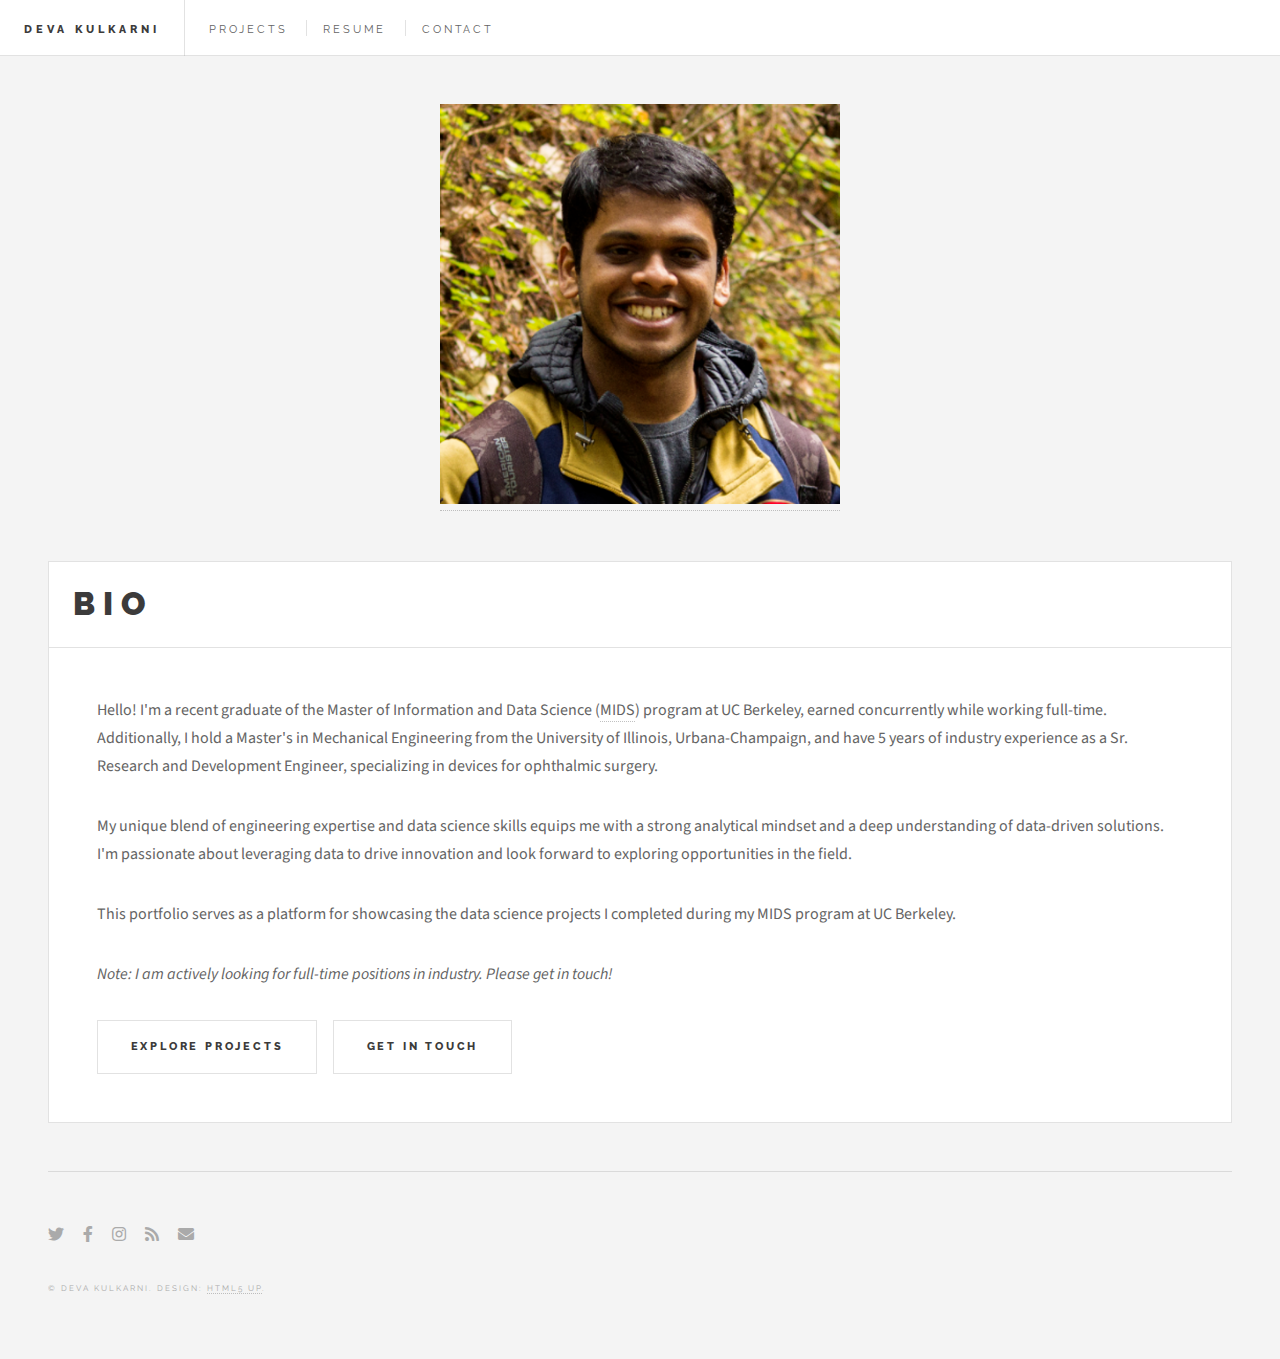
==== index.html @ 77acfd3a "removed download from resume hyperlink" ====
<!DOCTYPE HTML>
<!--
	Future Imperfect by HTML5 UP
	html5up.net | @ajlkn
	Free for personal and commercial use under the CCA 3.0 license (html5up.net/license)
-->
<html>
	<head>
		<title>Deva Kulkarni</title>
		<meta charset="utf-8" />
		<meta name="viewport" content="width=device-width, initial-scale=1, user-scalable=no" />
		<link rel="stylesheet" href="assets/css/main.css" />
		<link rel="icon" type="image/x-icon" href="/images/favicon-32x32.png">
		<meta http-equiv='cache-control' content='no-cache'> 
		<meta http-equiv='expires' content='0'> 
		<meta http-equiv='pragma' content='no-cache'>
	</head>
	<body class="is-preload">

		<!-- Wrapper -->
			<div id="wrapper">

				<!-- Header -->
					<header id="header">
						<h1><a href="index.html">Deva Kulkarni</a></h1>
						<nav class="links">
							<ul>
								<li><a href="projects.html">Projects</a></li>
								<li><a href="https://drkulkarni236.github.io/Resume/Deva_Kulkarni.pdf">Resume</a></li>
								<li><a href="contact.html">Contact</a></li>
							</ul>
						</nav>
						<!-- <nav class="main">
							<ul>
								<li class="search">
									<a class="fa-search" href="#search">Search</a>
									<form id="search" method="get" action="#">
										<input type="text" name="query" placeholder="Search" />
									</form>
								</li>
								<li class="menu">
									<a class="fa-bars" href="#menu">Menu</a>
								</li>
							</ul>
						</nav> -->
					</header>

				

				<!-- Main -->
					<div id="main">

						<!-- <section class="blurb">
								<h1>BIO</h1>
								<p>Hello! I'm a recent graduate of the Master of Information and Data Science (<a href="https://ischoolonline.berkeley.edu/data-science/">MIDS</a>) program at UC Berkeley, earned concurrently while working full-time. Additionally, I hold a Master's in Mechanical Engineering from the University of Illinois, Urbana-Champaign, and have 5 years of industry experience as a Sr. Research and Development Engineer, specializing in devices for ophthalmic surgery.</p>
									
								<p>My unique blend of engineering expertise and data science skills equips me with a strong analytical mindset and a deep understanding of data-driven solutions. I'm passionate about leveraging data to drive innovation and look forward to exploring opportunities in the field.									
								</p>

								<p>This portfolio serves as a platform for showcasing the data science projects I completed during my MIDS program at UC Berkeley. 								
								</p>

								<p><i>Note: I am actively looking for full-time positions in industry. Please get in touch!	</i>								
								</p>
								<ul class="actions">
									<li><a href="#" class="button">Learn More</a></li>
								</ul>
							</section> -->

						<!-- Post -->
							<article class="post">
								<header>
									<div class="title">
										<h2>BIO</h2>										
									</div>									
								</header>								
								<p>Hello! I'm a recent graduate of the Master of Information and Data Science (<a href="https://ischoolonline.berkeley.edu/data-science/">MIDS</a>) program at UC Berkeley, earned concurrently while working full-time. Additionally, I hold a Master's in Mechanical Engineering from the University of Illinois, Urbana-Champaign, and have 5 years of industry experience as a Sr. Research and Development Engineer, specializing in devices for ophthalmic surgery.</p>
									
								<p>My unique blend of engineering expertise and data science skills equips me with a strong analytical mindset and a deep understanding of data-driven solutions. I'm passionate about leveraging data to drive innovation and look forward to exploring opportunities in the field.									
								</p>

								<p>This portfolio serves as a platform for showcasing the data science projects I completed during my MIDS program at UC Berkeley. 								
								</p>

								<p><i>Note: I am actively looking for full-time positions in industry. Please get in touch!	</i>								
								</p>
								<footer>
									<ul class="actions">
										<li><a href="projects.html" class="button large">Explore Projects</a></li>
										<li><a href="contact.html" class="button large">Get in Touch</a></li>
									</ul>

								</footer>
							</article>

						

					</div>

				<!-- Sidebar -->
					<section id="sidebar">

						<!-- Intro -->
							<section id="intro">
								<a href="#"><img src="images/Deva.png" alt="" style="width:100%;max-width:400px"/></a>
																	
															 
							</section>

						<!-- Mini Posts -->
							<!-- <section>
								<div class="mini-posts"> -->

									<!-- Mini Post -->
										<!-- <article class="mini-post">
											<header>
												<h3><a href="single.html">Vitae sed condimentum</a></h3>
												<time class="published" datetime="2015-10-20">October 20, 2015</time>
												<a href="#" class="author"><img src="images/avatar.jpg" alt="" /></a>
											</header>
											<a href="single.html" class="image"><img src="images/pic04.jpg" alt="" /></a>
										</article> -->


								<!-- </div>
							</section> -->

						<!-- Posts List -->
							<!-- <section>
								<ul class="posts">
									<li>
										<article>
											<header>
												<h3><a href="single.html">Lorem ipsum fermentum ut nisl vitae</a></h3>
												<time class="published" datetime="2015-10-20">October 20, 2015</time>
											</header>
											<a href="single.html" class="image"><img src="images/pic08.jpg" alt="" /></a>
										</article>
									</li>
									<li>
										<article>
											<header>
												<h3><a href="single.html">Convallis maximus nisl mattis nunc id lorem</a></h3>
												<time class="published" datetime="2015-10-15">October 15, 2015</time>
											</header>
											<a href="single.html" class="image"><img src="images/pic09.jpg" alt="" /></a>
										</article>
									</li>
									<li>
										<article>
											<header>
												<h3><a href="single.html">Euismod amet placerat vivamus porttitor</a></h3>
												<time class="published" datetime="2015-10-10">October 10, 2015</time>
											</header>
											<a href="single.html" class="image"><img src="images/pic10.jpg" alt="" /></a>
										</article>
									</li>
									<li>
										<article>
											<header>
												<h3><a href="single.html">Magna enim accumsan tortor cursus ultricies</a></h3>
												<time class="published" datetime="2015-10-08">October 8, 2015</time>
											</header>
											<a href="single.html" class="image"><img src="images/pic11.jpg" alt="" /></a>
										</article>
									</li>
									<li>
										<article>
											<header>
												<h3><a href="single.html">Congue ullam corper lorem ipsum dolor</a></h3>
												<time class="published" datetime="2015-10-06">October 7, 2015</time>
											</header>
											<a href="single.html" class="image"><img src="images/pic12.jpg" alt="" /></a>
										</article>
									</li>
								</ul>
							</section> -->

						<!-- About -->
							<!-- <section class="blurb">
								<h1>BIO</h1>
								<p>
									<ul>
										<li>I'm a recent graduate of the Master of Information and Data Science (<a href="https://ischoolonline.berkeley.edu/data-science/">MIDS</a>) program at UC Berkeley, earned while working full-time in industry.</li> 
										<li>Additionally, I hold a Master's in Mechanical Engineering from the University of Illinois, Urbana-Champaign, and have 5 years of industry experience as a Sr. Research and Development Engineer, specializing in devices for ophthalmic surgery.</li> 
										<li>My unique blend of engineering expertise and data science skills equips me with a strong analytical mindset and a deep understanding of data-driven solutions. I'm passionate about leveraging data to drive innovation and look forward to exploring opportunities in the field.</li>
									</ul>
								</p> -->
								<!-- <ul class="actions">
									<li><a href="#" class="button">Learn More</a></li>
								</ul> -->
							<!-- </section> -->

						<!-- Footer -->
							<section id="footer">
								<ul class="icons">
									<li><a href="#" class="icon brands fa-twitter"><span class="label">Twitter</span></a></li>
									<li><a href="#" class="icon brands fa-facebook-f"><span class="label">Facebook</span></a></li>
									<li><a href="#" class="icon brands fa-instagram"><span class="label">Instagram</span></a></li>
									<li><a href="#" class="icon solid fa-rss"><span class="label">RSS</span></a></li>
									<li><a href="#" class="icon solid fa-envelope"><span class="label">Email</span></a></li>
								</ul>
								<p class="copyright">&copy; Deva Kulkarni. Design: <a href="http://html5up.net">HTML5 UP</a>.</p>
							</section>

					</section>

			</div>

		<!-- Scripts -->
			<script src="assets/js/jquery.min.js"></script>
			<script src="assets/js/browser.min.js"></script>
			<script src="assets/js/breakpoints.min.js"></script>
			<script src="assets/js/util.js"></script>
			<script src="assets/js/main.js"></script>

	</body>
</html>
---- assets/css/main.css ----
@import url(fontawesome-all.min.css);
@import url("https://fonts.googleapis.com/css?family=Source+Sans+Pro:400,700|Raleway:400,800,900");

/*
	Future Imperfect by HTML5 UP
	html5up.net | @ajlkn
	Free for personal and commercial use under the CCA 3.0 license (html5up.net/license)
*/

html, body, div, span, applet, object,
iframe, h1, h2, h3, h4, h5, h6, p, blockquote,
pre, a, abbr, acronym, address, big, cite,
code, del, dfn, em, img, ins, kbd, q, s, samp,
small, strike, strong, sub, sup, tt, var, b,
u, i, center, dl, dt, dd, ol, ul, li, fieldset,
form, label, legend, table, caption, tbody,
tfoot, thead, tr, th, td, article, aside,
canvas, details, embed, figure, figcaption,
footer, header, hgroup, menu, nav, output, ruby,
section, summary, time, mark, audio, video {
	margin: 0;
	padding: 0;
	border: 0;
	font-size: 100%;
	font: inherit;
	vertical-align: baseline;}

article, aside, details, figcaption, figure,
footer, header, hgroup, menu, nav, section {
	display: block;}

body {
	line-height: 1;
}

ol, ul {
	list-style: none;
}

blockquote, q {
	quotes: none;
}

	blockquote:before, blockquote:after, q:before, q:after {
		content: '';
		content: none;
	}

table {
	border-collapse: collapse;
	border-spacing: 0;
}

body {
	-webkit-text-size-adjust: none;
}

mark {
	background-color: transparent;
	color: inherit;
}

input::-moz-focus-inner {
	border: 0;
	padding: 0;
}

input, select, textarea {
	-moz-appearance: none;
	-webkit-appearance: none;
	-ms-appearance: none;
	appearance: none;
}

/* Basic */

	@-ms-viewport {
		width: device-width;
	}

	body {
		-ms-overflow-style: scrollbar;
	}

	@media screen and (max-width: 480px) {

		html, body {
			min-width: 320px;
		}

	}

	html {
		box-sizing: border-box;
	}

	*, *:before, *:after {
		box-sizing: inherit;
	}

	body {
		background: #f4f4f4;
	}

		body.is-preload *, body.is-preload *:before, body.is-preload *:after {
			-moz-animation: none !important;
			-webkit-animation: none !important;
			-ms-animation: none !important;
			animation: none !important;
			-moz-transition: none !important;
			-webkit-transition: none !important;
			-ms-transition: none !important;
			transition: none !important;
		}

/* Type */

	body, input, select, textarea {
		color: #646464;
		font-family: "Source Sans Pro", Helvetica, sans-serif;
		font-size: 14pt;
		font-weight: 400;
		line-height: 1.75;
	}

		@media screen and (max-width: 1680px) {

			body, input, select, textarea {
				font-size: 12pt;
			}

		}

		@media screen and (max-width: 1280px) {

			body, input, select, textarea {
				font-size: 12pt;
			}

		}

		@media screen and (max-width: 980px) {

			body, input, select, textarea {
				font-size: 12pt;
			}

		}

		@media screen and (max-width: 736px) {

			body, input, select, textarea {
				font-size: 12pt;
			}

		}

		@media screen and (max-width: 480px) {

			body, input, select, textarea {
				font-size: 12pt;
			}

		}

	a {
		-moz-transition: color 0.2s ease, border-bottom-color 0.2s ease;
		-webkit-transition: color 0.2s ease, border-bottom-color 0.2s ease;
		-ms-transition: color 0.2s ease, border-bottom-color 0.2s ease;
		transition: color 0.2s ease, border-bottom-color 0.2s ease;
		border-bottom: dotted 1px rgba(160, 160, 160, 0.65);
		color: inherit;
		text-decoration: none;
	}

		a:before {
			-moz-transition: color 0.2s ease;
			-webkit-transition: color 0.2s ease;
			-ms-transition: color 0.2s ease;
			transition: color 0.2s ease;
		}

		a:hover {
			border-bottom-color: transparent;
			color: #2ebaae !important;
		}

			a:hover:before {
				color: #2ebaae !important;
			}

	strong, b {
		color: #3c3b3b;
		font-weight: 700;
	}

	em, i {
		font-style: italic;
	}

	p {
		margin: 0 0 2em 0;
	}

	h1, h2, h3, h4, h5, h6 {
		color: #3c3b3b;
		font-family: "Raleway", Helvetica, sans-serif;
		font-weight: 800;
		letter-spacing: 0.25em;
		line-height: 1.65;
		margin: 0 0 1em 0;
		text-transform: uppercase;
	}

		h1 a, h2 a, h3 a, h4 a, h5 a, h6 a {
			color: inherit;
			border-bottom: 0;
		}

	h2 {
		font-size: 1.1em;
	}

	h3 {
		font-size: 0.9em;
	}

	h4 {
		font-size: 0.7em;
	}

	h5 {
		font-size: 0.7em;
	}

	h6 {
		font-size: 0.7em;
	}

	sub {
		font-size: 0.8em;
		position: relative;
		top: 0.5em;
	}

	sup {
		font-size: 0.8em;
		position: relative;
		top: -0.5em;
	}

	blockquote {
		border-left: solid 4px rgba(160, 160, 160, 0.3);
		font-style: italic;
		margin: 0 0 2em 0;
		padding: 0.5em 0 0.5em 2em;
	}

	code {
		background: rgba(160, 160, 160, 0.075);
		border: solid 1px rgba(160, 160, 160, 0.3);
		font-family: "Courier New", monospace;
		font-size: 0.9em;
		margin: 0 0.25em;
		padding: 0.25em 0.65em;
	}

	pre {
		-webkit-overflow-scrolling: touch;
		font-family: "Courier New", monospace;
		font-size: 0.9em;
		margin: 0 0 2em 0;
	}

		pre code {
			display: block;
			line-height: 1.75em;
			padding: 1em 1.5em;
			overflow-x: auto;
		}

	hr {
		border: 0;
		border-bottom: solid 1px rgba(160, 160, 160, 0.3);
		margin: 2em 0;
	}

		hr.major {
			margin: 3em 0;
		}

	.align-left {
		text-align: left;
	}

	.align-center {
		text-align: center;
	}

	.align-right {
		text-align: right;
	}

/* Row */

	.row {
		display: flex;
		flex-wrap: wrap;
		box-sizing: border-box;
		align-items: stretch;
	}

		.row > * {
			box-sizing: border-box;
		}

		.row.gtr-uniform > * > :last-child {
			margin-bottom: 0;
		}

		.row.aln-left {
			justify-content: flex-start;
		}

		.row.aln-center {
			justify-content: center;
		}

		.row.aln-right {
			justify-content: flex-end;
		}

		.row.aln-top {
			align-items: flex-start;
		}

		.row.aln-middle {
			align-items: center;
		}

		.row.aln-bottom {
			align-items: flex-end;
		}

		.row > .imp {
			order: -1;
		}

		.row > .col-1 {
			width: 8.33333%;
		}

		.row > .off-1 {
			margin-left: 8.33333%;
		}

		.row > .col-2 {
			width: 16.66667%;
		}

		.row > .off-2 {
			margin-left: 16.66667%;
		}

		.row > .col-3 {
			width: 25%;
		}

		.row > .off-3 {
			margin-left: 25%;
		}

		.row > .col-4 {
			width: 33.33333%;
		}

		.row > .off-4 {
			margin-left: 33.33333%;
		}

		.row > .col-5 {
			width: 41.66667%;
		}

		.row > .off-5 {
			margin-left: 41.66667%;
		}

		.row > .col-6 {
			width: 50%;
		}

		.row > .off-6 {
			margin-left: 50%;
		}

		.row > .col-7 {
			width: 58.33333%;
		}

		.row > .off-7 {
			margin-left: 58.33333%;
		}

		.row > .col-8 {
			width: 66.66667%;
		}

		.row > .off-8 {
			margin-left: 66.66667%;
		}

		.row > .col-9 {
			width: 75%;
		}

		.row > .off-9 {
			margin-left: 75%;
		}

		.row > .col-10 {
			width: 83.33333%;
		}

		.row > .off-10 {
			margin-left: 83.33333%;
		}

		.row > .col-11 {
			width: 91.66667%;
		}

		.row > .off-11 {
			margin-left: 91.66667%;
		}

		.row > .col-12 {
			width: 100%;
		}

		.row > .off-12 {
			margin-left: 100%;
		}

		.row.gtr-0 {
			margin-top: 0;
			margin-left: 0em;
		}

			.row.gtr-0 > * {
				padding: 0 0 0 0em;
			}

			.row.gtr-0.gtr-uniform {
				margin-top: 0em;
			}

				.row.gtr-0.gtr-uniform > * {
					padding-top: 0em;
				}

		.row.gtr-25 {
			margin-top: 0;
			margin-left: -0.25em;
		}

			.row.gtr-25 > * {
				padding: 0 0 0 0.25em;
			}

			.row.gtr-25.gtr-uniform {
				margin-top: -0.25em;
			}

				.row.gtr-25.gtr-uniform > * {
					padding-top: 0.25em;
				}

		.row.gtr-50 {
			margin-top: 0;
			margin-left: -0.5em;
		}

			.row.gtr-50 > * {
				padding: 0 0 0 0.5em;
			}

			.row.gtr-50.gtr-uniform {
				margin-top: -0.5em;
			}

				.row.gtr-50.gtr-uniform > * {
					padding-top: 0.5em;
				}

		.row {
			margin-top: 0;
			margin-left: -1em;
		}

			.row > * {
				padding: 0 0 0 1em;
			}

			.row.gtr-uniform {
				margin-top: -1em;
			}

				.row.gtr-uniform > * {
					padding-top: 1em;
				}

		.row.gtr-150 {
			margin-top: 0;
			margin-left: -1.5em;
		}

			.row.gtr-150 > * {
				padding: 0 0 0 1.5em;
			}

			.row.gtr-150.gtr-uniform {
				margin-top: -1.5em;
			}

				.row.gtr-150.gtr-uniform > * {
					padding-top: 1.5em;
				}

		.row.gtr-200 {
			margin-top: 0;
			margin-left: -2em;
		}

			.row.gtr-200 > * {
				padding: 0 0 0 2em;
			}

			.row.gtr-200.gtr-uniform {
				margin-top: -2em;
			}

				.row.gtr-200.gtr-uniform > * {
					padding-top: 2em;
				}

		@media screen and (max-width: 1680px) {

			.row {
				display: flex;
				flex-wrap: wrap;
				box-sizing: border-box;
				align-items: stretch;
			}

				.row > * {
					box-sizing: border-box;
				}

				.row.gtr-uniform > * > :last-child {
					margin-bottom: 0;
				}

				.row.aln-left {
					justify-content: flex-start;
				}

				.row.aln-center {
					justify-content: center;
				}

				.row.aln-right {
					justify-content: flex-end;
				}

				.row.aln-top {
					align-items: flex-start;
				}

				.row.aln-middle {
					align-items: center;
				}

				.row.aln-bottom {
					align-items: flex-end;
				}

				.row > .imp-xlarge {
					order: -1;
				}

				.row > .col-1-xlarge {
					width: 8.33333%;
				}

				.row > .off-1-xlarge {
					margin-left: 8.33333%;
				}

				.row > .col-2-xlarge {
					width: 16.66667%;
				}

				.row > .off-2-xlarge {
					margin-left: 16.66667%;
				}

				.row > .col-3-xlarge {
					width: 25%;
				}

				.row > .off-3-xlarge {
					margin-left: 25%;
				}

				.row > .col-4-xlarge {
					width: 33.33333%;
				}

				.row > .off-4-xlarge {
					margin-left: 33.33333%;
				}

				.row > .col-5-xlarge {
					width: 41.66667%;
				}

				.row > .off-5-xlarge {
					margin-left: 41.66667%;
				}

				.row > .col-6-xlarge {
					width: 50%;
				}

				.row > .off-6-xlarge {
					margin-left: 50%;
				}

				.row > .col-7-xlarge {
					width: 58.33333%;
				}

				.row > .off-7-xlarge {
					margin-left: 58.33333%;
				}

				.row > .col-8-xlarge {
					width: 66.66667%;
				}

				.row > .off-8-xlarge {
					margin-left: 66.66667%;
				}

				.row > .col-9-xlarge {
					width: 75%;
				}

				.row > .off-9-xlarge {
					margin-left: 75%;
				}

				.row > .col-10-xlarge {
					width: 83.33333%;
				}

				.row > .off-10-xlarge {
					margin-left: 83.33333%;
				}

				.row > .col-11-xlarge {
					width: 91.66667%;
				}

				.row > .off-11-xlarge {
					margin-left: 91.66667%;
				}

				.row > .col-12-xlarge {
					width: 100%;
				}

				.row > .off-12-xlarge {
					margin-left: 100%;
				}

				.row.gtr-0 {
					margin-top: 0;
					margin-left: 0em;
				}

					.row.gtr-0 > * {
						padding: 0 0 0 0em;
					}

					.row.gtr-0.gtr-uniform {
						margin-top: 0em;
					}

						.row.gtr-0.gtr-uniform > * {
							padding-top: 0em;
						}

				.row.gtr-25 {
					margin-top: 0;
					margin-left: -0.25em;
				}

					.row.gtr-25 > * {
						padding: 0 0 0 0.25em;
					}

					.row.gtr-25.gtr-uniform {
						margin-top: -0.25em;
					}

						.row.gtr-25.gtr-uniform > * {
							padding-top: 0.25em;
						}

				.row.gtr-50 {
					margin-top: 0;
					margin-left: -0.5em;
				}

					.row.gtr-50 > * {
						padding: 0 0 0 0.5em;
					}

					.row.gtr-50.gtr-uniform {
						margin-top: -0.5em;
					}

						.row.gtr-50.gtr-uniform > * {
							padding-top: 0.5em;
						}

				.row {
					margin-top: 0;
					margin-left: -1em;
				}

					.row > * {
						padding: 0 0 0 1em;
					}

					.row.gtr-uniform {
						margin-top: -1em;
					}

						.row.gtr-uniform > * {
							padding-top: 1em;
						}

				.row.gtr-150 {
					margin-top: 0;
					margin-left: -1.5em;
				}

					.row.gtr-150 > * {
						padding: 0 0 0 1.5em;
					}

					.row.gtr-150.gtr-uniform {
						margin-top: -1.5em;
					}

						.row.gtr-150.gtr-uniform > * {
							padding-top: 1.5em;
						}

				.row.gtr-200 {
					margin-top: 0;
					margin-left: -2em;
				}

					.row.gtr-200 > * {
						padding: 0 0 0 2em;
					}

					.row.gtr-200.gtr-uniform {
						margin-top: -2em;
					}

						.row.gtr-200.gtr-uniform > * {
							padding-top: 2em;
						}

		}

		@media screen and (max-width: 1280px) {

			.row {
				display: flex;
				flex-wrap: wrap;
				box-sizing: border-box;
				align-items: stretch;
			}

				.row > * {
					box-sizing: border-box;
				}

				.row.gtr-uniform > * > :last-child {
					margin-bottom: 0;
				}

				.row.aln-left {
					justify-content: flex-start;
				}

				.row.aln-center {
					justify-content: center;
				}

				.row.aln-right {
					justify-content: flex-end;
				}

				.row.aln-top {
					align-items: flex-start;
				}

				.row.aln-middle {
					align-items: center;
				}

				.row.aln-bottom {
					align-items: flex-end;
				}

				.row > .imp-large {
					order: -1;
				}

				.row > .col-1-large {
					width: 8.33333%;
				}

				.row > .off-1-large {
					margin-left: 8.33333%;
				}

				.row > .col-2-large {
					width: 16.66667%;
				}

				.row > .off-2-large {
					margin-left: 16.66667%;
				}

				.row > .col-3-large {
					width: 25%;
				}

				.row > .off-3-large {
					margin-left: 25%;
				}

				.row > .col-4-large {
					width: 33.33333%;
				}

				.row > .off-4-large {
					margin-left: 33.33333%;
				}

				.row > .col-5-large {
					width: 41.66667%;
				}

				.row > .off-5-large {
					margin-left: 41.66667%;
				}

				.row > .col-6-large {
					width: 50%;
				}

				.row > .off-6-large {
					margin-left: 50%;
				}

				.row > .col-7-large {
					width: 58.33333%;
				}

				.row > .off-7-large {
					margin-left: 58.33333%;
				}

				.row > .col-8-large {
					width: 66.66667%;
				}

				.row > .off-8-large {
					margin-left: 66.66667%;
				}

				.row > .col-9-large {
					width: 75%;
				}

				.row > .off-9-large {
					margin-left: 75%;
				}

				.row > .col-10-large {
					width: 83.33333%;
				}

				.row > .off-10-large {
					margin-left: 83.33333%;
				}

				.row > .col-11-large {
					width: 91.66667%;
				}

				.row > .off-11-large {
					margin-left: 91.66667%;
				}

				.row > .col-12-large {
					width: 100%;
				}

				.row > .off-12-large {
					margin-left: 100%;
				}

				.row.gtr-0 {
					margin-top: 0;
					margin-left: 0em;
				}

					.row.gtr-0 > * {
						padding: 0 0 0 0em;
					}

					.row.gtr-0.gtr-uniform {
						margin-top: 0em;
					}

						.row.gtr-0.gtr-uniform > * {
							padding-top: 0em;
						}

				.row.gtr-25 {
					margin-top: 0;
					margin-left: -0.25em;
				}

					.row.gtr-25 > * {
						padding: 0 0 0 0.25em;
					}

					.row.gtr-25.gtr-uniform {
						margin-top: -0.25em;
					}

						.row.gtr-25.gtr-uniform > * {
							padding-top: 0.25em;
						}

				.row.gtr-50 {
					margin-top: 0;
					margin-left: -0.5em;
				}

					.row.gtr-50 > * {
						padding: 0 0 0 0.5em;
					}

					.row.gtr-50.gtr-uniform {
						margin-top: -0.5em;
					}

						.row.gtr-50.gtr-uniform > * {
							padding-top: 0.5em;
						}

				.row {
					margin-top: 0;
					margin-left: -1em;
				}

					.row > * {
						padding: 0 0 0 1em;
					}

					.row.gtr-uniform {
						margin-top: -1em;
					}

						.row.gtr-uniform > * {
							padding-top: 1em;
						}

				.row.gtr-150 {
					margin-top: 0;
					margin-left: -1.5em;
				}

					.row.gtr-150 > * {
						padding: 0 0 0 1.5em;
					}

					.row.gtr-150.gtr-uniform {
						margin-top: -1.5em;
					}

						.row.gtr-150.gtr-uniform > * {
							padding-top: 1.5em;
						}

				.row.gtr-200 {
					margin-top: 0;
					margin-left: -2em;
				}

					.row.gtr-200 > * {
						padding: 0 0 0 2em;
					}

					.row.gtr-200.gtr-uniform {
						margin-top: -2em;
					}

						.row.gtr-200.gtr-uniform > * {
							padding-top: 2em;
						}

		}

		@media screen and (max-width: 980px) {

			.row {
				display: flex;
				flex-wrap: wrap;
				box-sizing: border-box;
				align-items: stretch;
			}

				.row > * {
					box-sizing: border-box;
				}

				.row.gtr-uniform > * > :last-child {
					margin-bottom: 0;
				}

				.row.aln-left {
					justify-content: flex-start;
				}

				.row.aln-center {
					justify-content: center;
				}

				.row.aln-right {
					justify-content: flex-end;
				}

				.row.aln-top {
					align-items: flex-start;
				}

				.row.aln-middle {
					align-items: center;
				}

				.row.aln-bottom {
					align-items: flex-end;
				}

				.row > .imp-medium {
					order: -1;
				}

				.row > .col-1-medium {
					width: 8.33333%;
				}

				.row > .off-1-medium {
					margin-left: 8.33333%;
				}

				.row > .col-2-medium {
					width: 16.66667%;
				}

				.row > .off-2-medium {
					margin-left: 16.66667%;
				}

				.row > .col-3-medium {
					width: 25%;
				}

				.row > .off-3-medium {
					margin-left: 25%;
				}

				.row > .col-4-medium {
					width: 33.33333%;
				}

				.row > .off-4-medium {
					margin-left: 33.33333%;
				}

				.row > .col-5-medium {
					width: 41.66667%;
				}

				.row > .off-5-medium {
					margin-left: 41.66667%;
				}

				.row > .col-6-medium {
					width: 50%;
				}

				.row > .off-6-medium {
					margin-left: 50%;
				}

				.row > .col-7-medium {
					width: 58.33333%;
				}

				.row > .off-7-medium {
					margin-left: 58.33333%;
				}

				.row > .col-8-medium {
					width: 66.66667%;
				}

				.row > .off-8-medium {
					margin-left: 66.66667%;
				}

				.row > .col-9-medium {
					width: 75%;
				}

				.row > .off-9-medium {
					margin-left: 75%;
				}

				.row > .col-10-medium {
					width: 83.33333%;
				}

				.row > .off-10-medium {
					margin-left: 83.33333%;
				}

				.row > .col-11-medium {
					width: 91.66667%;
				}

				.row > .off-11-medium {
					margin-left: 91.66667%;
				}

				.row > .col-12-medium {
					width: 100%;
				}

				.row > .off-12-medium {
					margin-left: 100%;
				}

				.row.gtr-0 {
					margin-top: 0;
					margin-left: 0em;
				}

					.row.gtr-0 > * {
						padding: 0 0 0 0em;
					}

					.row.gtr-0.gtr-uniform {
						margin-top: 0em;
					}

						.row.gtr-0.gtr-uniform > * {
							padding-top: 0em;
						}

				.row.gtr-25 {
					margin-top: 0;
					margin-left: -0.25em;
				}

					.row.gtr-25 > * {
						padding: 0 0 0 0.25em;
					}

					.row.gtr-25.gtr-uniform {
						margin-top: -0.25em;
					}

						.row.gtr-25.gtr-uniform > * {
							padding-top: 0.25em;
						}

				.row.gtr-50 {
					margin-top: 0;
					margin-left: -0.5em;
				}

					.row.gtr-50 > * {
						padding: 0 0 0 0.5em;
					}

					.row.gtr-50.gtr-uniform {
						margin-top: -0.5em;
					}

						.row.gtr-50.gtr-uniform > * {
							padding-top: 0.5em;
						}

				.row {
					margin-top: 0;
					margin-left: -1em;
				}

					.row > * {
						padding: 0 0 0 1em;
					}

					.row.gtr-uniform {
						margin-top: -1em;
					}

						.row.gtr-uniform > * {
							padding-top: 1em;
						}

				.row.gtr-150 {
					margin-top: 0;
					margin-left: -1.5em;
				}

					.row.gtr-150 > * {
						padding: 0 0 0 1.5em;
					}

					.row.gtr-150.gtr-uniform {
						margin-top: -1.5em;
					}

						.row.gtr-150.gtr-uniform > * {
							padding-top: 1.5em;
						}

				.row.gtr-200 {
					margin-top: 0;
					margin-left: -2em;
				}

					.row.gtr-200 > * {
						padding: 0 0 0 2em;
					}

					.row.gtr-200.gtr-uniform {
						margin-top: -2em;
					}

						.row.gtr-200.gtr-uniform > * {
							padding-top: 2em;
						}

		}

		@media screen and (max-width: 736px) {

			.row {
				display: flex;
				flex-wrap: wrap;
				box-sizing: border-box;
				align-items: stretch;
			}

				.row > * {
					box-sizing: border-box;
				}

				.row.gtr-uniform > * > :last-child {
					margin-bottom: 0;
				}

				.row.aln-left {
					justify-content: flex-start;
				}

				.row.aln-center {
					justify-content: center;
				}

				.row.aln-right {
					justify-content: flex-end;
				}

				.row.aln-top {
					align-items: flex-start;
				}

				.row.aln-middle {
					align-items: center;
				}

				.row.aln-bottom {
					align-items: flex-end;
				}

				.row > .imp-small {
					order: -1;
				}

				.row > .col-1-small {
					width: 8.33333%;
				}

				.row > .off-1-small {
					margin-left: 8.33333%;
				}

				.row > .col-2-small {
					width: 16.66667%;
				}

				.row > .off-2-small {
					margin-left: 16.66667%;
				}

				.row > .col-3-small {
					width: 25%;
				}

				.row > .off-3-small {
					margin-left: 25%;
				}

				.row > .col-4-small {
					width: 33.33333%;
				}

				.row > .off-4-small {
					margin-left: 33.33333%;
				}

				.row > .col-5-small {
					width: 41.66667%;
				}

				.row > .off-5-small {
					margin-left: 41.66667%;
				}

				.row > .col-6-small {
					width: 50%;
				}

				.row > .off-6-small {
					margin-left: 50%;
				}

				.row > .col-7-small {
					width: 58.33333%;
				}

				.row > .off-7-small {
					margin-left: 58.33333%;
				}

				.row > .col-8-small {
					width: 66.66667%;
				}

				.row > .off-8-small {
					margin-left: 66.66667%;
				}

				.row > .col-9-small {
					width: 75%;
				}

				.row > .off-9-small {
					margin-left: 75%;
				}

				.row > .col-10-small {
					width: 83.33333%;
				}

				.row > .off-10-small {
					margin-left: 83.33333%;
				}

				.row > .col-11-small {
					width: 91.66667%;
				}

				.row > .off-11-small {
					margin-left: 91.66667%;
				}

				.row > .col-12-small {
					width: 100%;
				}

				.row > .off-12-small {
					margin-left: 100%;
				}

				.row.gtr-0 {
					margin-top: 0;
					margin-left: 0em;
				}

					.row.gtr-0 > * {
						padding: 0 0 0 0em;
					}

					.row.gtr-0.gtr-uniform {
						margin-top: 0em;
					}

						.row.gtr-0.gtr-uniform > * {
							padding-top: 0em;
						}

				.row.gtr-25 {
					margin-top: 0;
					margin-left: -0.25em;
				}

					.row.gtr-25 > * {
						padding: 0 0 0 0.25em;
					}

					.row.gtr-25.gtr-uniform {
						margin-top: -0.25em;
					}

						.row.gtr-25.gtr-uniform > * {
							padding-top: 0.25em;
						}

				.row.gtr-50 {
					margin-top: 0;
					margin-left: -0.5em;
				}

					.row.gtr-50 > * {
						padding: 0 0 0 0.5em;
					}

					.row.gtr-50.gtr-uniform {
						margin-top: -0.5em;
					}

						.row.gtr-50.gtr-uniform > * {
							padding-top: 0.5em;
						}

				.row {
					margin-top: 0;
					margin-left: -1em;
				}

					.row > * {
						padding: 0 0 0 1em;
					}

					.row.gtr-uniform {
						margin-top: -1em;
					}

						.row.gtr-uniform > * {
							padding-top: 1em;
						}

				.row.gtr-150 {
					margin-top: 0;
					margin-left: -1.5em;
				}

					.row.gtr-150 > * {
						padding: 0 0 0 1.5em;
					}

					.row.gtr-150.gtr-uniform {
						margin-top: -1.5em;
					}

						.row.gtr-150.gtr-uniform > * {
							padding-top: 1.5em;
						}

				.row.gtr-200 {
					margin-top: 0;
					margin-left: -2em;
				}

					.row.gtr-200 > * {
						padding: 0 0 0 2em;
					}

					.row.gtr-200.gtr-uniform {
						margin-top: -2em;
					}

						.row.gtr-200.gtr-uniform > * {
							padding-top: 2em;
						}

		}

		@media screen and (max-width: 480px) {

			.row {
				display: flex;
				flex-wrap: wrap;
				box-sizing: border-box;
				align-items: stretch;
			}

				.row > * {
					box-sizing: border-box;
				}

				.row.gtr-uniform > * > :last-child {
					margin-bottom: 0;
				}

				.row.aln-left {
					justify-content: flex-start;
				}

				.row.aln-center {
					justify-content: center;
				}

				.row.aln-right {
					justify-content: flex-end;
				}

				.row.aln-top {
					align-items: flex-start;
				}

				.row.aln-middle {
					align-items: center;
				}

				.row.aln-bottom {
					align-items: flex-end;
				}

				.row > .imp-xsmall {
					order: -1;
				}

				.row > .col-1-xsmall {
					width: 8.33333%;
				}

				.row > .off-1-xsmall {
					margin-left: 8.33333%;
				}

				.row > .col-2-xsmall {
					width: 16.66667%;
				}

				.row > .off-2-xsmall {
					margin-left: 16.66667%;
				}

				.row > .col-3-xsmall {
					width: 25%;
				}

				.row > .off-3-xsmall {
					margin-left: 25%;
				}

				.row > .col-4-xsmall {
					width: 33.33333%;
				}

				.row > .off-4-xsmall {
					margin-left: 33.33333%;
				}

				.row > .col-5-xsmall {
					width: 41.66667%;
				}

				.row > .off-5-xsmall {
					margin-left: 41.66667%;
				}

				.row > .col-6-xsmall {
					width: 50%;
				}

				.row > .off-6-xsmall {
					margin-left: 50%;
				}

				.row > .col-7-xsmall {
					width: 58.33333%;
				}

				.row > .off-7-xsmall {
					margin-left: 58.33333%;
				}

				.row > .col-8-xsmall {
					width: 66.66667%;
				}

				.row > .off-8-xsmall {
					margin-left: 66.66667%;
				}

				.row > .col-9-xsmall {
					width: 75%;
				}

				.row > .off-9-xsmall {
					margin-left: 75%;
				}

				.row > .col-10-xsmall {
					width: 83.33333%;
				}

				.row > .off-10-xsmall {
					margin-left: 83.33333%;
				}

				.row > .col-11-xsmall {
					width: 91.66667%;
				}

				.row > .off-11-xsmall {
					margin-left: 91.66667%;
				}

				.row > .col-12-xsmall {
					width: 100%;
				}

				.row > .off-12-xsmall {
					margin-left: 100%;
				}

				.row.gtr-0 {
					margin-top: 0;
					margin-left: 0em;
				}

					.row.gtr-0 > * {
						padding: 0 0 0 0em;
					}

					.row.gtr-0.gtr-uniform {
						margin-top: 0em;
					}

						.row.gtr-0.gtr-uniform > * {
							padding-top: 0em;
						}

				.row.gtr-25 {
					margin-top: 0;
					margin-left: -0.25em;
				}

					.row.gtr-25 > * {
						padding: 0 0 0 0.25em;
					}

					.row.gtr-25.gtr-uniform {
						margin-top: -0.25em;
					}

						.row.gtr-25.gtr-uniform > * {
							padding-top: 0.25em;
						}

				.row.gtr-50 {
					margin-top: 0;
					margin-left: -0.5em;
				}

					.row.gtr-50 > * {
						padding: 0 0 0 0.5em;
					}

					.row.gtr-50.gtr-uniform {
						margin-top: -0.5em;
					}

						.row.gtr-50.gtr-uniform > * {
							padding-top: 0.5em;
						}

				.row {
					margin-top: 0;
					margin-left: -1em;
				}

					.row > * {
						padding: 0 0 0 1em;
					}

					.row.gtr-uniform {
						margin-top: -1em;
					}

						.row.gtr-uniform > * {
							padding-top: 1em;
						}

				.row.gtr-150 {
					margin-top: 0;
					margin-left: -1.5em;
				}

					.row.gtr-150 > * {
						padding: 0 0 0 1.5em;
					}

					.row.gtr-150.gtr-uniform {
						margin-top: -1.5em;
					}

						.row.gtr-150.gtr-uniform > * {
							padding-top: 1.5em;
						}

				.row.gtr-200 {
					margin-top: 0;
					margin-left: -2em;
				}

					.row.gtr-200 > * {
						padding: 0 0 0 2em;
					}

					.row.gtr-200.gtr-uniform {
						margin-top: -2em;
					}

						.row.gtr-200.gtr-uniform > * {
							padding-top: 2em;
						}

		}

/* Author */

	.author {
		display: -moz-flex;
		display: -webkit-flex;
		display: -ms-flex;
		display: flex;
		-moz-flex-direction: row;
		-webkit-flex-direction: row;
		-ms-flex-direction: row;
		flex-direction: row;
		-moz-align-items: center;
		-webkit-align-items: center;
		-ms-align-items: center;
		align-items: center;
		-moz-justify-content: -moz-flex-end;
		-webkit-justify-content: -webkit-flex-end;
		-ms-justify-content: -ms-flex-end;
		justify-content: flex-end;
		border-bottom: 0;
		font-family: "Raleway", Helvetica, sans-serif;
		font-size: 0.6em;
		font-weight: 400;
		letter-spacing: 0.25em;
		text-transform: uppercase;
		white-space: nowrap;
	}

		.author .name {
			-moz-transition: border-bottom-color 0.2s ease;
			-webkit-transition: border-bottom-color 0.2s ease;
			-ms-transition: border-bottom-color 0.2s ease;
			transition: border-bottom-color 0.2s ease;
			border-bottom: dotted 1px rgba(160, 160, 160, 0.65);
			display: block;
			margin: 0 1.5em 0 0;
		}

		.author img {
			border-radius: 100%;
			display: block;
			width: 4em;
		}

		.author:hover .name {
			border-bottom-color: transparent;
		}

/* Blurb */

	.blurb h1 {
		font-size: 2em;
		margin: 0 0 0.45em 0;
	}

	.blurb h2 {
		font-size: 0.8em;
		margin: 0 0 1.5em 0;
	}

	.blurb h3 {
		font-size: 0.7em;
	}

	.blurb p {
		font-size: 1em;
		margin: 0 0 1.0em 0;
	}

/* Box */

	.box {
		border: solid 1px rgba(160, 160, 160, 0.3);
		margin-bottom: 2em;
		padding: 1.5em;
	}

		.box > :last-child,
		.box > :last-child > :last-child,
		.box > :last-child > :last-child > :last-child {
			margin-bottom: 0;
		}

		.box.alt {
			border: 0;
			border-radius: 0;
			padding: 0;
		}

/* Button */

	input[type="submit"],
	input[type="reset"],
	input[type="button"],
	button,
	.button {
		-moz-appearance: none;
		-webkit-appearance: none;
		-ms-appearance: none;
		appearance: none;
		-moz-transition: background-color 0.2s ease, box-shadow 0.2s ease, color 0.2s ease;
		-webkit-transition: background-color 0.2s ease, box-shadow 0.2s ease, color 0.2s ease;
		-ms-transition: background-color 0.2s ease, box-shadow 0.2s ease, color 0.2s ease;
		transition: background-color 0.2s ease, box-shadow 0.2s ease, color 0.2s ease;
		background-color: transparent;
		border: 0;
		box-shadow: inset 0 0 0 1px rgba(160, 160, 160, 0.3);
		color: #3c3b3b !important;
		cursor: pointer;
		display: inline-block;
		font-family: "Raleway", Helvetica, sans-serif;
		font-size: 0.6em;
		font-weight: 800;
		height: 4.8125em;
		letter-spacing: 0.25em;
		line-height: 4.8125em;
		padding: 0 2.5em;
		text-align: center;
		text-decoration: none;
		text-transform: uppercase;
		white-space: nowrap;
	}

		input[type="submit"]:hover,
		input[type="reset"]:hover,
		input[type="button"]:hover,
		button:hover,
		.button:hover {
			box-shadow: inset 0 0 0 1px #2ebaae;
			color: #2ebaae !important;
		}

			input[type="submit"]:hover:active,
			input[type="reset"]:hover:active,
			input[type="button"]:hover:active,
			button:hover:active,
			.button:hover:active {
				background-color: rgba(46, 186, 174, 0.05);
			}

		input[type="submit"]:before, input[type="submit"]:after,
		input[type="reset"]:before,
		input[type="reset"]:after,
		input[type="button"]:before,
		input[type="button"]:after,
		button:before,
		button:after,
		.button:before,
		.button:after {
			color: #aaaaaa;
			position: relative;
		}

		input[type="submit"]:before,
		input[type="reset"]:before,
		input[type="button"]:before,
		button:before,
		.button:before {
			left: -1em;
			padding: 0 0 0 0.75em;
		}

		input[type="submit"]:after,
		input[type="reset"]:after,
		input[type="button"]:after,
		button:after,
		.button:after {
			left: 1em;
			padding: 0 0.75em 0 0;
		}

		input[type="submit"].fit,
		input[type="reset"].fit,
		input[type="button"].fit,
		button.fit,
		.button.fit {
			width: 100%;
		}

		input[type="submit"].large,
		input[type="reset"].large,
		input[type="button"].large,
		button.large,
		.button.large {
			font-size: 0.7em;
			padding: 0 3em;
		}

		input[type="submit"].small,
		input[type="reset"].small,
		input[type="button"].small,
		button.small,
		.button.small {
			font-size: 0.5em;
		}

		input[type="submit"].disabled, input[type="submit"]:disabled,
		input[type="reset"].disabled,
		input[type="reset"]:disabled,
		input[type="button"].disabled,
		input[type="button"]:disabled,
		button.disabled,
		button:disabled,
		.button.disabled,
		.button:disabled {
			pointer-events: none;
			color: rgba(160, 160, 160, 0.3) !important;
		}

			input[type="submit"].disabled:before, input[type="submit"]:disabled:before,
			input[type="reset"].disabled:before,
			input[type="reset"]:disabled:before,
			input[type="button"].disabled:before,
			input[type="button"]:disabled:before,
			button.disabled:before,
			button:disabled:before,
			.button.disabled:before,
			.button:disabled:before {
				color: rgba(160, 160, 160, 0.3) !important;
			}

/* Form */

	form {
		margin: 0 0 2em 0;
	}

		form.search {
			text-decoration: none;
			position: relative;
		}

			form.search:before {
				-moz-osx-font-smoothing: grayscale;
				-webkit-font-smoothing: antialiased;
				display: inline-block;
				font-style: normal;
				font-variant: normal;
				text-rendering: auto;
				line-height: 1;
				text-transform: none !important;
				font-family: 'Font Awesome 5 Free';
				font-weight: 900;
			}

			form.search:before {
				color: #aaaaaa;
				content: '\f002';
				display: block;
				height: 2.75em;
				left: 0;
				line-height: 2.75em;
				position: absolute;
				text-align: center;
				top: 0;
				width: 2.5em;
			}

			form.search > input:first-child {
				padding-left: 2.5em;
			}

	label {
		color: #3c3b3b;
		display: block;
		font-size: 1.0em;
		font-weight: 700;
		margin: 1.0em 0 0.2em 0;
	}

	/* Add margin to the submit button */
	form input[type="submit"] {
		margin-top: 20px; /* Adjust the value as needed */
		font-size: 12px;
	}

	input[type="text"],
	input[type="password"],
	input[type="email"],
	input[type="tel"],
	select,
	textarea {
		-moz-appearance: none;
		-webkit-appearance: none;
		-ms-appearance: none;
		appearance: none;
		background: rgba(160, 160, 160, 0.075);
		border: none;
		border: solid 1px rgba(160, 160, 160, 0.3);
		border-radius: 0;
		color: inherit;
		display: block;
		outline: 0;
		padding: 0 1em;
		text-decoration: none;
		width: 100%;
	}

		input[type="text"]:invalid,
		input[type="password"]:invalid,
		input[type="email"]:invalid,
		input[type="tel"]:invalid,
		select:invalid,
		textarea:invalid {
			box-shadow: none;
		}

		input[type="text"]:focus,
		input[type="password"]:focus,
		input[type="email"]:focus,
		input[type="tel"]:focus,
		select:focus,
		textarea:focus {
			border-color: #2ebaae;
			box-shadow: inset 0 0 0 0.5px #2ebaae;
		}

	.select-wrapper {
		text-decoration: none;
		display: block;
		position: relative;
	}

		.select-wrapper:before {
			-moz-osx-font-smoothing: grayscale;
			-webkit-font-smoothing: antialiased;
			display: inline-block;
			font-style: normal;
			font-variant: normal;
			text-rendering: auto;
			line-height: 1;
			text-transform: none !important;
			font-family: 'Font Awesome 5 Free';
			font-weight: 900;
		}

		.select-wrapper:before {
			color: rgba(160, 160, 160, 0.3);
			content: '\f078';
			display: block;
			height: 2.75em;
			line-height: 2.75em;
			pointer-events: none;
			position: absolute;
			right: 0;
			text-align: center;
			top: 0;
			width: 2.75em;
		}

		.select-wrapper select::-ms-expand {
			display: none;
		}

	select {
		background-image: url("data:image/svg+xml;charset=utf8,%3Csvg xmlns='http://www.w3.org/2000/svg' width='40' height='40' preserveAspectRatio='none' viewBox='0 0 40 40'%3E%3Cpath d='M9.4,12.3l10.4,10.4l10.4-10.4c0.2-0.2,0.5-0.4,0.9-0.4c0.3,0,0.6,0.1,0.9,0.4l3.3,3.3c0.2,0.2,0.4,0.5,0.4,0.9 c0,0.4-0.1,0.6-0.4,0.9L20.7,31.9c-0.2,0.2-0.5,0.4-0.9,0.4c-0.3,0-0.6-0.1-0.9-0.4L4.3,17.3c-0.2-0.2-0.4-0.5-0.4-0.9 c0-0.4,0.1-0.6,0.4-0.9l3.3-3.3c0.2-0.2,0.5-0.4,0.9-0.4S9.1,12.1,9.4,12.3z' fill='rgba(160, 160, 160, 0.3)' /%3E%3C/svg%3E");
		background-size: 1.25rem;
		background-repeat: no-repeat;
		background-position: calc(100% - 1rem) center;
		height: 2.75em;
		padding-right: 2.75em;
		text-overflow: ellipsis;
	}

		select option {
			color: #3c3b3b;
			background: #ffffff;
		}

		select:focus::-ms-value {
			background-color: transparent;
		}

		select::-ms-expand {
			display: none;
		}

	input[type="text"],
	input[type="password"],
	input[type="email"],
	select {
		height: 2.75em;
	}

	textarea {
		padding: 0.75em 1em;
	}

	input[type="checkbox"],
	input[type="radio"] {
		-moz-appearance: none;
		-webkit-appearance: none;
		-ms-appearance: none;
		appearance: none;
		display: block;
		float: left;
		margin-right: -2em;
		opacity: 0;
		width: 1em;
		z-index: -1;
	}

		input[type="checkbox"] + label,
		input[type="radio"] + label {
			text-decoration: none;
			color: #646464;
			cursor: pointer;
			display: inline-block;
			font-size: 1em;
			font-weight: 400;
			padding-left: 2.4em;
			padding-right: 0.75em;
			position: relative;
		}

			input[type="checkbox"] + label:before,
			input[type="radio"] + label:before {
				-moz-osx-font-smoothing: grayscale;
				-webkit-font-smoothing: antialiased;
				display: inline-block;
				font-style: normal;
				font-variant: normal;
				text-rendering: auto;
				line-height: 1;
				text-transform: none !important;
				font-family: 'Font Awesome 5 Free';
				font-weight: 900;
			}

			input[type="checkbox"] + label:before,
			input[type="radio"] + label:before {
				background: rgba(160, 160, 160, 0.075);
				border: solid 1px rgba(160, 160, 160, 0.3);
				content: '';
				display: inline-block;
				font-size: 0.8em;
				height: 2.0625em;
				left: 0;
				line-height: 2.0625em;
				position: absolute;
				text-align: center;
				top: 0;
				width: 2.0625em;
			}

		input[type="checkbox"]:checked + label:before,
		input[type="radio"]:checked + label:before {
			background: #3c3b3b;
			border-color: #3c3b3b;
			color: #ffffff;
			content: '\f00c';
		}

		input[type="checkbox"]:focus + label:before,
		input[type="radio"]:focus + label:before {
			border-color: #2ebaae;
			box-shadow: 0 0 0 1px #2ebaae;
		}

	input[type="radio"] + label:before {
		border-radius: 100%;
	}

	::-webkit-input-placeholder {
		color: #aaaaaa !important;
		opacity: 1.0;
	}

	:-moz-placeholder {
		color: #aaaaaa !important;
		opacity: 1.0;
	}

	::-moz-placeholder {
		color: #aaaaaa !important;
		opacity: 1.0;
	}

	:-ms-input-placeholder {
		color: #aaaaaa !important;
		opacity: 1.0;
	}

/* Icon */

	.icon {
		text-decoration: none;
		border-bottom: none;
		position: relative;
	}

		.icon:before {
			-moz-osx-font-smoothing: grayscale;
			-webkit-font-smoothing: antialiased;
			display: inline-block;
			font-style: normal;
			font-variant: normal;
			text-rendering: auto;
			line-height: 1;
			text-transform: none !important;
			font-family: 'Font Awesome 5 Free';
			font-weight: 400;
		}

		.icon > .label {
			display: none;
		}

		.icon:before {
			line-height: inherit;
		}

		.icon.solid:before {
			font-weight: 900;
		}

		.icon.brands:before {
			font-family: 'Font Awesome 5 Brands';
		}

		.icon.suffix:before {
			float: right;
		}

/* Image */

	.image {
		border: 0;
		display: inline-block;
		position: relative;
	}

		.image img {
			display: block;
		}

		.image.left, .image.right {
			max-width: 40%;
		}

			.image.left img, .image.right img {
				width: 100%;
			}

		.image.left {
			float: left;
			padding: 0 1.5em 1em 0;
			top: 0.25em;
		}

		.image.right {
			float: right;
			padding: 0 0 1em 1.5em;
			top: 0.25em;
		}

		.image.fit {
			display: block;
			margin: 0 0 2em 0;
			width: 100%;
		}

			.image.fit img {
				width: 100%;
			}

		.image.featured {
			display: block;
			margin: 0 0 3em 0;
			width: 100%;
		}

			.image.featured img {
				width: 100%;
			}

			@media screen and (max-width: 736px) {

				.image.featured {
					margin: 0 0 1.5em 0;
				}

			}

		.image.main {
			display: block;
			margin: 0 0 3em 0;
			width: 100%;
		}

			.image.main img {
				width: 100%;
			}

/* List */

	ol {
		list-style: decimal;
		margin: 0 0 2em 0;
		padding-left: 1.25em;
	}

		ol li {
			padding-left: 0.25em;
		}

	ul {
		list-style: disc;
		margin: 0 0 2em 0;
		padding-left: 1em;
	}

		ul li {
			padding-left: 0.5em;
		}

		ul.alt {
			list-style: none;
			padding-left: 0;
		}

			ul.alt li {
				border-top: solid 1px rgba(160, 160, 160, 0.3);
				padding: 0.5em 0;
			}

				ul.alt li:first-child {
					border-top: 0;
					padding-top: 0;
				}

	dl {
		margin: 0 0 2em 0;
	}

		dl dt {
			display: block;
			font-weight: 700;
			margin: 0 0 1em 0;
		}

		dl dd {
			margin-left: 2em;
		}

/* Actions */

	ul.actions {
		display: -moz-flex;
		display: -webkit-flex;
		display: -ms-flex;
		display: flex;
		cursor: default;
		list-style: none;
		margin-left: -1em;
		padding-left: 0;
	}

		ul.actions li {
			padding: 0 0 0 1em;
			vertical-align: middle;
		}

		ul.actions.special {
			-moz-justify-content: center;
			-webkit-justify-content: center;
			-ms-justify-content: center;
			justify-content: center;
			width: 100%;
			margin-left: 0;
		}

			ul.actions.special li:first-child {
				padding-left: 0;
			}

		ul.actions.stacked {
			-moz-flex-direction: column;
			-webkit-flex-direction: column;
			-ms-flex-direction: column;
			flex-direction: column;
			margin-left: 0;
		}

			ul.actions.stacked li {
				padding: 1.3em 0 0 0;
			}

				ul.actions.stacked li:first-child {
					padding-top: 0;
				}

		ul.actions.fit {
			width: calc(100% + 1em);
		}

			ul.actions.fit li {
				-moz-flex-grow: 1;
				-webkit-flex-grow: 1;
				-ms-flex-grow: 1;
				flex-grow: 1;
				-moz-flex-shrink: 1;
				-webkit-flex-shrink: 1;
				-ms-flex-shrink: 1;
				flex-shrink: 1;
				width: 100%;
			}

				ul.actions.fit li > * {
					width: 100%;
				}

			ul.actions.fit.stacked {
				width: 100%;
			}

		@media screen and (max-width: 480px) {

			ul.actions:not(.fixed) {
				-moz-flex-direction: column;
				-webkit-flex-direction: column;
				-ms-flex-direction: column;
				flex-direction: column;
				margin-left: 0;
				width: 100% !important;
			}

				ul.actions:not(.fixed) li {
					-moz-flex-grow: 1;
					-webkit-flex-grow: 1;
					-ms-flex-grow: 1;
					flex-grow: 1;
					-moz-flex-shrink: 1;
					-webkit-flex-shrink: 1;
					-ms-flex-shrink: 1;
					flex-shrink: 1;
					padding: 1em 0 0 0;
					text-align: center;
					width: 100%;
				}

					ul.actions:not(.fixed) li > * {
						width: 100%;
					}

					ul.actions:not(.fixed) li:first-child {
						padding-top: 0;
					}

					ul.actions:not(.fixed) li input[type="submit"],
					ul.actions:not(.fixed) li input[type="reset"],
					ul.actions:not(.fixed) li input[type="button"],
					ul.actions:not(.fixed) li button,
					ul.actions:not(.fixed) li .button {
						width: 100%;
					}

						ul.actions:not(.fixed) li input[type="submit"].icon:before,
						ul.actions:not(.fixed) li input[type="reset"].icon:before,
						ul.actions:not(.fixed) li input[type="button"].icon:before,
						ul.actions:not(.fixed) li button.icon:before,
						ul.actions:not(.fixed) li .button.icon:before {
							margin-left: -0.5em;
						}

		}

/* Icons */

	ul.icons {
		cursor: default;
		list-style: none;
		padding-left: 0;
	}

		ul.icons li {
			display: inline-block;
			padding: 0 1em 0 0;
		}

			ul.icons li:last-child {
				padding-right: 0;
			}

			ul.icons li > * {
				border: 0;
			}

				ul.icons li > * .label {
					display: none;
				}

/* Posts */

	ul.posts {
		list-style: none;
		padding: 0;
	}

		ul.posts li {
			border-top: dotted 1px rgba(160, 160, 160, 0.3);
			margin: 1.5em 0 0 0;
			padding: 1.5em 0 0 0;
		}

			ul.posts li:first-child {
				border-top: 0;
				margin-top: 0;
				padding-top: 0;
			}

		ul.posts article {
			display: -moz-flex;
			display: -webkit-flex;
			display: -ms-flex;
			display: flex;
			-moz-align-items: -moz-flex-start;
			-webkit-align-items: -webkit-flex-start;
			-ms-align-items: -ms-flex-start;
			align-items: flex-start;
			-moz-flex-direction: row-reverse;
			-webkit-flex-direction: row-reverse;
			-ms-flex-direction: row-reverse;
			flex-direction: row-reverse;
		}

			ul.posts article .image {
				display: block;
				margin-right: 1.5em;
				min-width: 4em;
				width: 4em;
			}

				ul.posts article .image img {
					width: 100%;
				}

			ul.posts article header {
				-moz-flex-grow: 1;
				-webkit-flex-grow: 1;
				-ms-flex-grow: 1;
				flex-grow: 1;
				-ms-flex: 1;
			}

				ul.posts article header h3 {
					font-size: 0.7em;
					margin-top: 0.125em;
				}

				ul.posts article header .published {
					display: block;
					font-family: "Raleway", Helvetica, sans-serif;
					font-size: 0.6em;
					font-weight: 400;
					letter-spacing: 0.25em;
					margin: -0.625em 0 1.7em 0;
					text-transform: uppercase;
				}

				ul.posts article header > :last-child {
					margin-bottom: 0;
				}

/* Mini Post */

	.mini-post {
		display: -moz-flex;
		display: -webkit-flex;
		display: -ms-flex;
		display: flex;
		-moz-flex-direction: column-reverse;
		-webkit-flex-direction: column-reverse;
		-ms-flex-direction: column-reverse;
		flex-direction: column-reverse;
		background: #ffffff;
		border: solid 1px rgba(160, 160, 160, 0.3);
		margin: 0 0 2em 0;
	}

		.mini-post .image {
			overflow: hidden;
			width: 100%;
		}

			.mini-post .image img {
				-moz-transition: -moz-transform 0.2s ease-out;
				-webkit-transition: -webkit-transform 0.2s ease-out;
				-ms-transition: -ms-transform 0.2s ease-out;
				transition: transform 0.2s ease-out;
				width: 100%;
			}

			.mini-post .image:hover img {
				-moz-transform: scale(1.05);
				-webkit-transform: scale(1.05);
				-ms-transform: scale(1.05);
				transform: scale(1.05);
			}

		.mini-post header {
			padding: 1.25em 4.25em 0.1em 1.25em ;
			min-height: 4em;
			position: relative;
			-moz-flex-grow: 1;
			-webkit-flex-grow: 1;
			-ms-flex-grow: 1;
			flex-grow: 1;
		}

			.mini-post header h3 {
				font-size: 0.7em;
			}

			.mini-post header .published {
				display: block;
				font-family: "Raleway", Helvetica, sans-serif;
				font-size: 0.6em;
				font-weight: 400;
				letter-spacing: 0.25em;
				margin: -0.625em 0 1.7em 0;
				text-transform: uppercase;
			}

			.mini-post header .author {
				position: absolute;
				right: 2em;
				top: 2em;
			}

	.mini-posts {
		margin: 0 0 2em 0;
	}

		@media screen and (max-width: 1280px) {

			.mini-posts {
				display: -moz-flex;
				display: -webkit-flex;
				display: -ms-flex;
				display: flex;
				-moz-flex-wrap: wrap;
				-webkit-flex-wrap: wrap;
				-ms-flex-wrap: wrap;
				flex-wrap: wrap;
				width: calc(100% + 2em);
			}

				.mini-posts > * {
					margin: 2em 2em 0 0;
					width: calc(50% - 2em);
				}

				.mini-posts > :nth-child(-n + 2) {
					margin-top: 0;
				}

		}

		@media screen and (max-width: 480px) {

			.mini-posts {
				display: block;
				width: 100%;
			}

				.mini-posts > * {
					margin: 0 0 2em 0;
					width: 100%;
				}

		}

/* Post */

	.post {
		padding: 3em 3em 1em 3em ;
		background: #ffffff;
		border: solid 1px rgba(160, 160, 160, 0.3);
		margin: 0 0 3em 0;
		position: relative;
	}

		.post > header {
			display: -moz-flex;
			display: -webkit-flex;
			display: -ms-flex;
			display: flex;
			border-bottom: solid 1px rgba(160, 160, 160, 0.3);
			left: -3em;
			margin: -3em 0 3em 0;
			position: relative;
			width: calc(100% + 6em);
		}

			.post > header .title {
				-moz-flex-grow: 1;
				-webkit-flex-grow: 1;
				-ms-flex-grow: 1;
				flex-grow: 1;
				-ms-flex: 1;
				padding: 1em 1em 1em 1.5em;
			}

				.post > header .title h2 {
					font-weight: 900;
					font-size: 2em;
				}

				.post > header .title > :last-child {
					margin-bottom: 0;
				}

			.post > header .meta {
				padding: 3.75em 3em 1.75em 3em ;
				border-left: solid 1px rgba(160, 160, 160, 0.3);
				min-width: 17em;
				text-align: right;
				width: 17em;
			}

				.post > header .meta > * {
					margin: 0 0 1em 0;
				}

				.post > header .meta > :last-child {
					margin-bottom: 0;
				}

				.post > header .meta .published {
					color: #3c3b3b;
					display: block;
					font-family: "Raleway", Helvetica, sans-serif;
					font-size: 0.7em;
					font-weight: 800;
					letter-spacing: 0.25em;
					margin-top: 0.5em;
					text-transform: uppercase;
					white-space: nowrap;
				}

		.post > a.image.featured {
			overflow: hidden;
		}

			.post > a.image.featured img {
				-moz-transition: -moz-transform 0.2s ease-out;
				-webkit-transition: -webkit-transform 0.2s ease-out;
				-ms-transition: -ms-transform 0.2s ease-out;
				transition: transform 0.2s ease-out;
			}

			.post > a.image.featured:hover img {
				-moz-transform: scale(1.05);
				-webkit-transform: scale(1.05);
				-ms-transform: scale(1.05);
				transform: scale(1.05);
			}

		.post > footer {
			display: -moz-flex;
			display: -webkit-flex;
			display: -ms-flex;
			display: flex;
			-moz-align-items: center;
			-webkit-align-items: center;
			-ms-align-items: center;
			align-items: center;
		}

			.post > footer .actions {
				-moz-flex-grow: 1;
				-webkit-flex-grow: 1;
				-ms-flex-grow: 1;
				flex-grow: 1;
			}

			.post > footer .stats {
				cursor: default;
				list-style: none;
				padding: 0;
			}

				.post > footer .stats li {
					border-left: solid 1px rgba(160, 160, 160, 0.3);
					display: inline-block;
					font-family: "Raleway", Helvetica, sans-serif;
					font-size: 0.6em;
					font-weight: 400;
					letter-spacing: 0.25em;
					line-height: 1;
					margin: 0 0 0 2em;
					padding: 0 0 0 2em;
					text-transform: uppercase;
				}

					.post > footer .stats li:first-child {
						border-left: 0;
						margin-left: 0;
						padding-left: 0;
					}

					.post > footer .stats li .icon {
						border-bottom: 0;
					}

						.post > footer .stats li .icon:before {
							color: rgba(160, 160, 160, 0.3);
							margin-right: 0.75em;
						}

		@media screen and (max-width: 980px) {

			.post {
				border-left: 0;
				border-right: 0;
				left: -3em;
				width: calc(100% + (3em * 2));
			}

				.post > header {
					-moz-flex-direction: column;
					-webkit-flex-direction: column;
					-ms-flex-direction: column;
					flex-direction: column;
					padding: 3.75em 3em 1.25em 3em ;
					border-left: 0;
				}

					.post > header .title {
						-ms-flex: 0 1 auto;
						margin: 0 0 2em 0;
						padding: 0;
						text-align: center;
					}

					.post > header .meta {
						-moz-align-items: center;
						-webkit-align-items: center;
						-ms-align-items: center;
						align-items: center;
						display: -moz-flex;
						display: -webkit-flex;
						display: -ms-flex;
						display: flex;
						-moz-justify-content: center;
						-webkit-justify-content: center;
						-ms-justify-content: center;
						justify-content: center;
						border-left: 0;
						margin: 0 0 2em 0;
						padding-top: 0;
						padding: 0;
						text-align: left;
						width: 100%;
					}

						.post > header .meta > * {
							border-left: solid 1px rgba(160, 160, 160, 0.3);
							margin-left: 2em;
							padding-left: 2em;
						}

						.post > header .meta > :first-child {
							border-left: 0;
							margin-left: 0;
							padding-left: 0;
						}

						.post > header .meta .published {
							margin-bottom: 0;
							margin-top: 0;
						}

						.post > header .meta .author {
							-moz-flex-direction: row-reverse;
							-webkit-flex-direction: row-reverse;
							-ms-flex-direction: row-reverse;
							flex-direction: row-reverse;
							margin-bottom: 0;
						}

							.post > header .meta .author .name {
								margin: 0 0 0 1.5em;
							}

							.post > header .meta .author img {
								width: 3.5em;
							}

		}

		@media screen and (max-width: 736px) {

			.post {
				padding: 1.5em 1.5em 0.1em 1.5em ;
				left: -1.5em;
				margin: 0 0 2em 0;
				width: calc(100% + (1.5em * 2));
			}

				.post > header {
					padding: 3em 1.5em 0.5em 1.5em ;
					left: -1.5em;
					margin: -1.5em 0 1.5em 0;
					width: calc(100% + 3em);
				}

					.post > header .title h2 {
						font-size: 1.1em;
					}

		}

		@media screen and (max-width: 480px) {

			.post > header .meta {
				-moz-align-items: center;
				-webkit-align-items: center;
				-ms-align-items: center;
				align-items: center;
				-moz-flex-direction: column;
				-webkit-flex-direction: column;
				-ms-flex-direction: column;
				flex-direction: column;
			}

				.post > header .meta > * {
					border-left: 0;
					margin: 1em 0 0 0;
					padding-left: 0;
				}

				.post > header .meta .author .name {
					display: none;
				}

			.post > .image.featured {
				margin-left: -1.5em;
				margin-top: calc(-1.5em - 1px);
				width: calc(100% + 3em);
			}

			.post > footer {
				-moz-align-items: -moz-stretch;
				-webkit-align-items: -webkit-stretch;
				-ms-align-items: -ms-stretch;
				align-items: stretch;
				-moz-flex-direction: column-reverse;
				-webkit-flex-direction: column-reverse;
				-ms-flex-direction: column-reverse;
				flex-direction: column-reverse;
			}

				.post > footer .stats {
					text-align: center;
				}

					.post > footer .stats li {
						margin: 0 0 0 1.25em;
						padding: 0 0 0 1.25em;
					}

		}

/* Section/Article */

	section.special, article.special {
		text-align: center;
	}

	header p {
		font-family: "Raleway", Helvetica, sans-serif;
		font-size: 0.7em;
		font-weight: 400;
		letter-spacing: 0.25em;
		line-height: 2.5;
		margin-top: -1em;
		text-transform: uppercase;
	}

/* Table */

	.table-wrapper {
		-webkit-overflow-scrolling: touch;
		overflow-x: auto;
	}

	table {
		margin: 0 0 2em 0;
		width: 100%;
	}

		table tbody tr {
			border: solid 1px rgba(160, 160, 160, 0.3);
			border-left: 0;
			border-right: 0;
		}

			table tbody tr:nth-child(2n + 1) {
				background-color: rgba(160, 160, 160, 0.075);
			}

		table td {
			padding: 0.75em 0.75em;
		}

		table th {
			color: #3c3b3b;
			font-size: 0.9em;
			font-weight: 700;
			padding: 0 0.75em 0.75em 0.75em;
			text-align: left;
		}

		table thead {
			border-bottom: solid 2px rgba(160, 160, 160, 0.3);
		}

		table tfoot {
			border-top: solid 2px rgba(160, 160, 160, 0.3);
		}

		table.alt {
			border-collapse: separate;
		}

			table.alt tbody tr td {
				border: solid 1px rgba(160, 160, 160, 0.3);
				border-left-width: 0;
				border-top-width: 0;
			}

				table.alt tbody tr td:first-child {
					border-left-width: 1px;
				}

			table.alt tbody tr:first-child td {
				border-top-width: 1px;
			}

			table.alt thead {
				border-bottom: 0;
			}

			table.alt tfoot {
				border-top: 0;
			}

/* Header */

	body {
		padding-top: 3.5em;
	}

	#header {
		display: -moz-flex;
		display: -webkit-flex;
		display: -ms-flex;
		display: flex;
		-moz-justify-content: space-between;
		-webkit-justify-content: space-between;
		-ms-justify-content: space-between;
		justify-content: space-between;
		background-color: #ffffff;
		border-bottom: solid 1px rgba(160, 160, 160, 0.3);
		height: 3.5em;
		left: 0;
		line-height: 3.5em;
		position: fixed;
		top: 0;
		width: 100%;
		z-index: 10000;
	}

		#header a {
			color: inherit;
			text-decoration: none;
		}

		#header ul {
			list-style: none;
			margin: 0;
			padding-left: 0;
		}

			#header ul li {
				display: inline-block;
				padding-left: 0;
			}

		#header h1 {
			height: inherit;
			line-height: inherit;
			padding: 0 0 0 1.5em;
			white-space: nowrap;
		}

			#header h1 a {
				font-size: 0.7em;
			}

		#header .links {
			-moz-flex: 1;
			-webkit-flex: 1;
			-ms-flex: 1;
			flex: 1;
			border-left: solid 1px rgba(160, 160, 160, 0.3);
			height: inherit;
			line-height: inherit;
			margin-left: 1.5em;
			overflow: hidden;
			padding-left: 1.5em;
		}

			#header .links ul li {
				border-left: solid 1px rgba(160, 160, 160, 0.3);
				line-height: 1;
				margin-left: 1em;
				padding-left: 1em;
			}

				#header .links ul li:first-child {
					border-left: 0;
					margin-left: 0;
					padding-left: 0;
				}

				#header .links ul li a {
					border-bottom: 0;
					font-family: "Raleway", Helvetica, sans-serif;
					font-size: 0.7em;
					font-weight: 400;
					letter-spacing: 0.25em;
					text-transform: uppercase;
				}

		#header .main {
			height: inherit;
			line-height: inherit;
			text-align: right;
		}

			#header .main ul {
				height: inherit;
				line-height: inherit;
			}

				#header .main ul li {
					border-left: solid 1px rgba(160, 160, 160, 0.3);
					height: inherit;
					line-height: inherit;
					white-space: nowrap;
				}

					#header .main ul li > * {
						display: block;
						float: left;
					}

					#header .main ul li > a {
						text-decoration: none;
						border-bottom: 0;
						color: #aaaaaa;
						overflow: hidden;
						position: relative;
						text-indent: 4em;
						width: 4em;
					}

						#header .main ul li > a:before {
							-moz-osx-font-smoothing: grayscale;
							-webkit-font-smoothing: antialiased;
							display: inline-block;
							font-style: normal;
							font-variant: normal;
							text-rendering: auto;
							line-height: 1;
							text-transform: none !important;
							font-family: 'Font Awesome 5 Free';
							font-weight: 900;
						}

						#header .main ul li > a:before {
							display: block;
							height: inherit;
							left: 0;
							line-height: inherit;
							position: absolute;
							text-align: center;
							text-indent: 0;
							top: 0;
							width: inherit;
						}

		#header form {
			margin: 0;
		}

			#header form input {
				display: inline-block;
				height: 2.5em;
				position: relative;
				top: -2px;
				vertical-align: middle;
			}

		#header #search {
			-moz-transition: all 0.5s ease;
			-webkit-transition: all 0.5s ease;
			-ms-transition: all 0.5s ease;
			transition: all 0.5s ease;
			max-width: 0;
			opacity: 0;
			overflow: hidden;
			padding: 0;
			white-space: nowrap;
		}

			#header #search input {
				width: 12em;
			}

			#header #search.visible {
				max-width: 12.5em;
				opacity: 1;
				padding: 0 0.5em 0 0;
			}

		@media screen and (max-width: 980px) {

			#header .links {
				display: none;
			}

		}

		@media screen and (max-width: 736px) {

			#header {
				height: 2.75em;
				line-height: 2.75em;
			}

				#header h1 {
					padding: 0 0 0 1em;
				}

				#header .main .search {
					display: none;
				}

		}

/* Wrapper */

	#wrapper {
		display: -moz-flex;
		display: -webkit-flex;
		display: -ms-flex;
		display: flex;
		-moz-flex-direction: row-reverse;
		-webkit-flex-direction: row-reverse;
		-ms-flex-direction: row-reverse;
		flex-direction: row-reverse;
		-moz-transition: opacity 0.5s ease;
		-webkit-transition: opacity 0.5s ease;
		-ms-transition: opacity 0.5s ease;
		transition: opacity 0.5s ease;
		margin: 0 auto;
		max-width: 100%;
		opacity: 1;
		padding: 4.5em;
		width: 90em;
	}

		body.is-menu-visible #wrapper {
			opacity: 0.15;
		}

		@media screen and (max-width: 1680px) {

			#wrapper {
				padding: 3em;
			}

		}

		@media screen and (max-width: 1280px) {

			#wrapper {
				display: block;
			}

		}

		@media screen and (max-width: 736px) {

			#wrapper {
				padding: 1.5em;
			}

		}

		body.single #wrapper {
			display: block;
		}

/* Main */

	#main {
		-moz-flex-grow: 1;
		-webkit-flex-grow: 1;
		-ms-flex-grow: 1;
		flex-grow: 1;
		-ms-flex: 1;
		width: 100%;
	}

/* Sidebar */

	#sidebar {
		margin-right: 3em;
		min-width: 17em;
		width: 17em;
	}

		#sidebar > * {
			border-top: solid 1px rgba(160, 160, 160, 0.3);
			margin: 3em 0 0 0;
			padding: 3em 0 0 0;
		}

		#sidebar > :first-child {
			border-top: 0;
			margin-top: 0;
			padding-top: 0;
		}

		@media screen and (max-width: 1280px) {

			#sidebar {
				border-top: solid 1px rgba(160, 160, 160, 0.3);
				margin: 3em 0 0 0;
				min-width: 0;
				padding: 3em 0 0 0;
				width: 100%;
				overflow-x: hidden;
			}

		}

/* Intro */

	#intro .logo {
		border-bottom: 0;
		display: inline-block;
		margin: 0 0 1em 0;
		overflow: hidden;
		position: relative;
		width: 4em;
	}

		#intro .logo:before {
			background-image: url("data:image/svg+xml;charset=utf8,%3Csvg xmlns='http://www.w3.org/2000/svg' width='100px' height='100px' viewBox='0 0 100 100' preserveAspectRatio='none' zoomAndPan='disable'%3E%3Cpolygon points='0,0 100,0 100,25 50,0 0,25' style='fill:%23f4f4f4' /%3E%3Cpolygon points='0,100 100,100 100,75 50,100 0,75' style='fill:%23f4f4f4' /%3E%3C/svg%3E");
			background-position: top left;
			background-repeat: no-repeat;
			background-size: 100% 100%;
			content: '';
			display: block;
			height: 100%;
			left: 0;
			position: absolute;
			top: 0;
			width: 100%;
		}

		#intro .logo img {
			display: block;
			margin-left: -0.25em;
			width: 4.5em;
		}

	#intro header h2 {
		font-size: 2em;
		font-weight: 900;
	}

	#intro header p {
		font-size: 0.8em;
	}

	@media screen and (max-width: 1280px) {

		#intro {
			margin: 0 0 3em 0;
			text-align: center;
		}

			#intro header h2 {
				font-size: 2em;
			}

			#intro header p {
				font-size: 0.7em;
			}

	}

	@media screen and (max-width: 736px) {

		#intro {
			margin: 0 0 1.5em 0;
			padding: 1.25em 0;
		}

			#intro > :last-child {
				margin-bottom: 0;
			}

			#intro .logo {
				margin: 0 0 0.5em 0;
			}

			#intro header h2 {
				font-size: 1.25em;
			}

			#intro header > :last-child {
				margin-bottom: 0;
			}

	}

/* Footer */

	#footer .icons {
		color: #aaaaaa;
	}

	#footer .copyright {
		color: #aaaaaa;
		font-family: "Raleway", Helvetica, sans-serif;
		font-size: 0.5em;
		font-weight: 400;
		letter-spacing: 0.25em;
		text-transform: uppercase;
	}

	body.single #footer {
		text-align: center;
	}

/* Menu */

	#menu {
		-moz-transform: translateX(25em);
		-webkit-transform: translateX(25em);
		-ms-transform: translateX(25em);
		transform: translateX(25em);
		-moz-transition: -moz-transform 0.5s ease, visibility 0.5s;
		-webkit-transition: -webkit-transform 0.5s ease, visibility 0.5s;
		-ms-transition: -ms-transform 0.5s ease, visibility 0.5s;
		transition: transform 0.5s ease, visibility 0.5s;
		-webkit-overflow-scrolling: touch;
		background: #ffffff;
		border-left: solid 1px rgba(160, 160, 160, 0.3);
		box-shadow: none;
		height: 100%;
		max-width: 80%;
		overflow-y: auto;
		position: fixed;
		right: 0;
		top: 0;
		visibility: hidden;
		width: 25em;
		z-index: 10002;
	}

		#menu > * {
			border-top: solid 1px rgba(160, 160, 160, 0.3);
			padding: 3em;
		}

			#menu > * > :last-child {
				margin-bottom: 0;
			}

		#menu > :first-child {
			border-top: 0;
		}

		#menu .links {
			list-style: none;
			padding: 0;
		}

			#menu .links > li {
				border: 0;
				border-top: dotted 1px rgba(160, 160, 160, 0.3);
				margin: 1.5em 0 0 0;
				padding: 1.5em 0 0 0;
			}

				#menu .links > li a {
					display: block;
					border-bottom: 0;
				}

					#menu .links > li a h3 {
						-moz-transition: color 0.2s ease;
						-webkit-transition: color 0.2s ease;
						-ms-transition: color 0.2s ease;
						transition: color 0.2s ease;
						font-size: 0.7em;
					}

					#menu .links > li a p {
						font-family: "Raleway", Helvetica, sans-serif;
						font-size: 0.6em;
						font-weight: 400;
						letter-spacing: 0.25em;
						margin-bottom: 0;
						text-decoration: none;
						text-transform: uppercase;
					}

					#menu .links > li a:hover h3 {
						color: #2ebaae;
					}

				#menu .links > li:first-child {
					border-top: 0;
					margin-top: 0;
					padding-top: 0;
				}

		body.is-menu-visible #menu {
			-moz-transform: translateX(0);
			-webkit-transform: translateX(0);
			-ms-transform: translateX(0);
			transform: translateX(0);
			visibility: visible;
		}

		@media screen and (max-width: 736px) {

			#menu > * {
				padding: 1.5em;
			}

		}




/* Define styles for individual project entries */
.project {
	display: flex;
	margin-bottom: 25px;
	position: relative;
	border-bottom: 1px solid #ccc;
	padding-bottom: 25px;
  }
  
  .project img {
	width: 200px; /* Adjust the image width as needed */
	height: auto;
	margin-right: 20px;
  }
  
  .project-details {
	flex-grow: 1;
  }
  
  /* Style project title */
  .project-details h3 {
	font-size: 20px;
	margin: 0;
  }
  
  /* Style project summary */
  .project-details p {
	margin: 10px 0;
  }
  
 /* Style for the insight icon */
.insight-icon {
	position: absolute;
	bottom: 15px;
	left: 220px;
	font-size: 24px;
	cursor: pointer;
	color: #007bff ; /* Customize the icon color */

	  /* Define hover styles */
	  transition: color 0.1s; /* Smooth color transition */
  }

  /* Style for the insight icon on hover */
.insight-icon:hover {
	color: #4caf50 ; /* New color when hovered */
  }
  
/* Style for the insight card (initially hidden) */
.insight-card {
    display: none;
    position: absolute;
    top: 30px;
    left: 250px;
    width: 1000px;
    padding: 15px;
    background-color: #fff;
    box-shadow: 0 0 10px rgba(0, 0, 0, 0.2);
    z-index: 9999;
}

/* Style for the table-like structure */
.insight-table {
    display: table;
    width: 100%;
}

/* Style for the table cells (image and text) */
.insight-table .insight-image,
.insight-table .insight-text {
    display: table-cell;
    vertical-align: top; /* Adjust vertical alignment as needed */
    padding: 10px;
}

/* Style for the image column */
.insight-table .insight-image {
    width: 25%; /* Adjust the width of the image column */
}

/* Style for the text column */
.insight-table .insight-text {
    width: 75%; /* Adjust the width of the text column */
}

/* Style for the image in the card */
.insight-table .insight-image img {
    max-width: 100%;
    height: auto;
}

/* Style for the title in the card */
.insight-table .insight-text h4 {
    margin-top: 0;
}
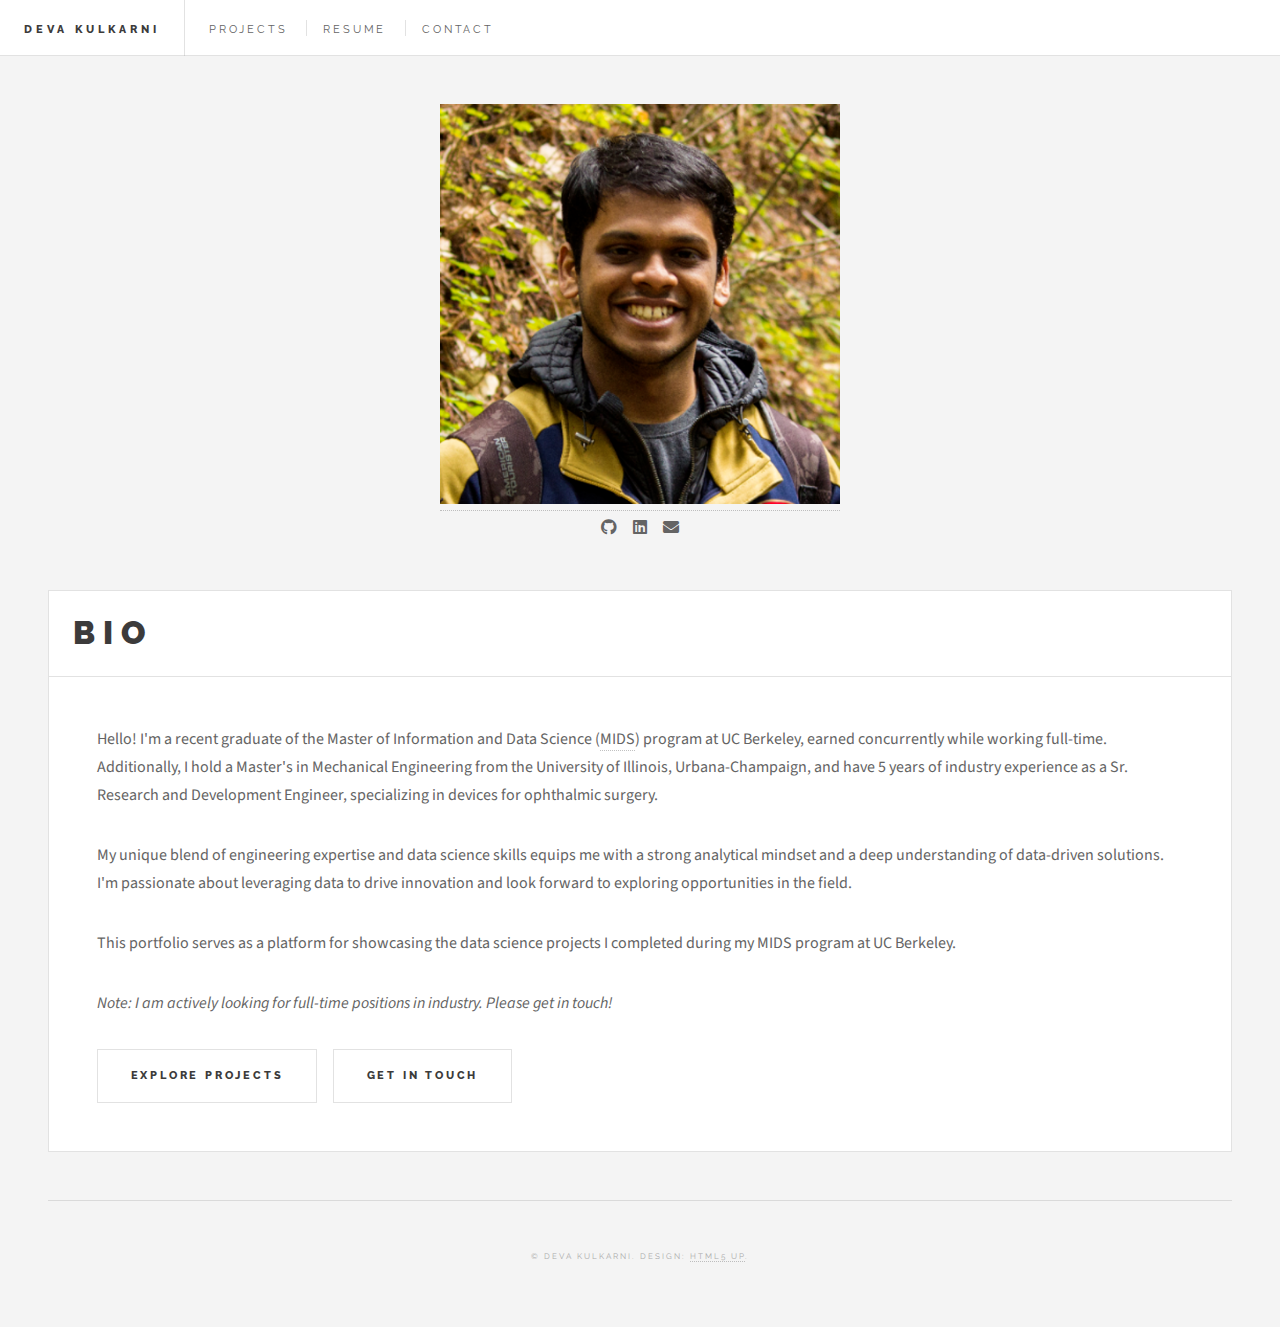
==== commit 87844f1a: "added social links" ====
--- a/index.html
+++ b/index.html
@@ -26,7 +26,7 @@
 						<nav class="links">
 							<ul>
 								<li><a href="projects.html">Projects</a></li>
-								<li><a href="https://drkulkarni236.github.io/Resume/Deva_Kulkarni.pdf">Resume</a></li>
+								<li><a href="https://drkulkarni236.github.io/Resume/Deva_Kulkarni.pdf" target="_blank">Resume</a></li>
 								<li><a href="contact.html">Contact</a></li>
 							</ul>
 						</nav>
@@ -102,8 +102,12 @@
 
 						<!-- Intro -->
 							<section id="intro">
-								<a href="#"><img src="images/Deva.png" alt="" style="width:100%;max-width:400px"/></a>
-																	
+								<a href="#"><img src="images/Deva.png" alt="" style="width:100%;max-width:400px"/></a>		
+								<ul class="icons" style="display: flex; justify-content: center;">
+									<li><a href="https://github.com/drkulkarni236" class="icon brands fa-github"><span class="label">Github</span></a></li>
+									<li><a href="https://www.linkedin.com/in/deva-kulkarni/" class="icon brands fa-linkedin"><span class="label">RSS</span></a></li>
+									<li><a href="mailto:drkulkarni236@berkeley.edu" class="icon solid fa-envelope"><span class="label">Email</span></a></li>
+								</ul>
 															 
 							</section>
 
@@ -192,15 +196,9 @@
 							<!-- </section> -->
 
 						<!-- Footer -->
-							<section id="footer">
-								<ul class="icons">
-									<li><a href="#" class="icon brands fa-twitter"><span class="label">Twitter</span></a></li>
-									<li><a href="#" class="icon brands fa-facebook-f"><span class="label">Facebook</span></a></li>
-									<li><a href="#" class="icon brands fa-instagram"><span class="label">Instagram</span></a></li>
-									<li><a href="#" class="icon solid fa-rss"><span class="label">RSS</span></a></li>
-									<li><a href="#" class="icon solid fa-envelope"><span class="label">Email</span></a></li>
-								</ul>
-								<p class="copyright">&copy; Deva Kulkarni. Design: <a href="http://html5up.net">HTML5 UP</a>.</p>
+							<section id="footer" >
+								
+								<p class="copyright" style="text-align: center;">&copy; Deva Kulkarni. Design: <a href="http://html5up.net">HTML5 UP</a>.</p>
 							</section>
 
 					</section>
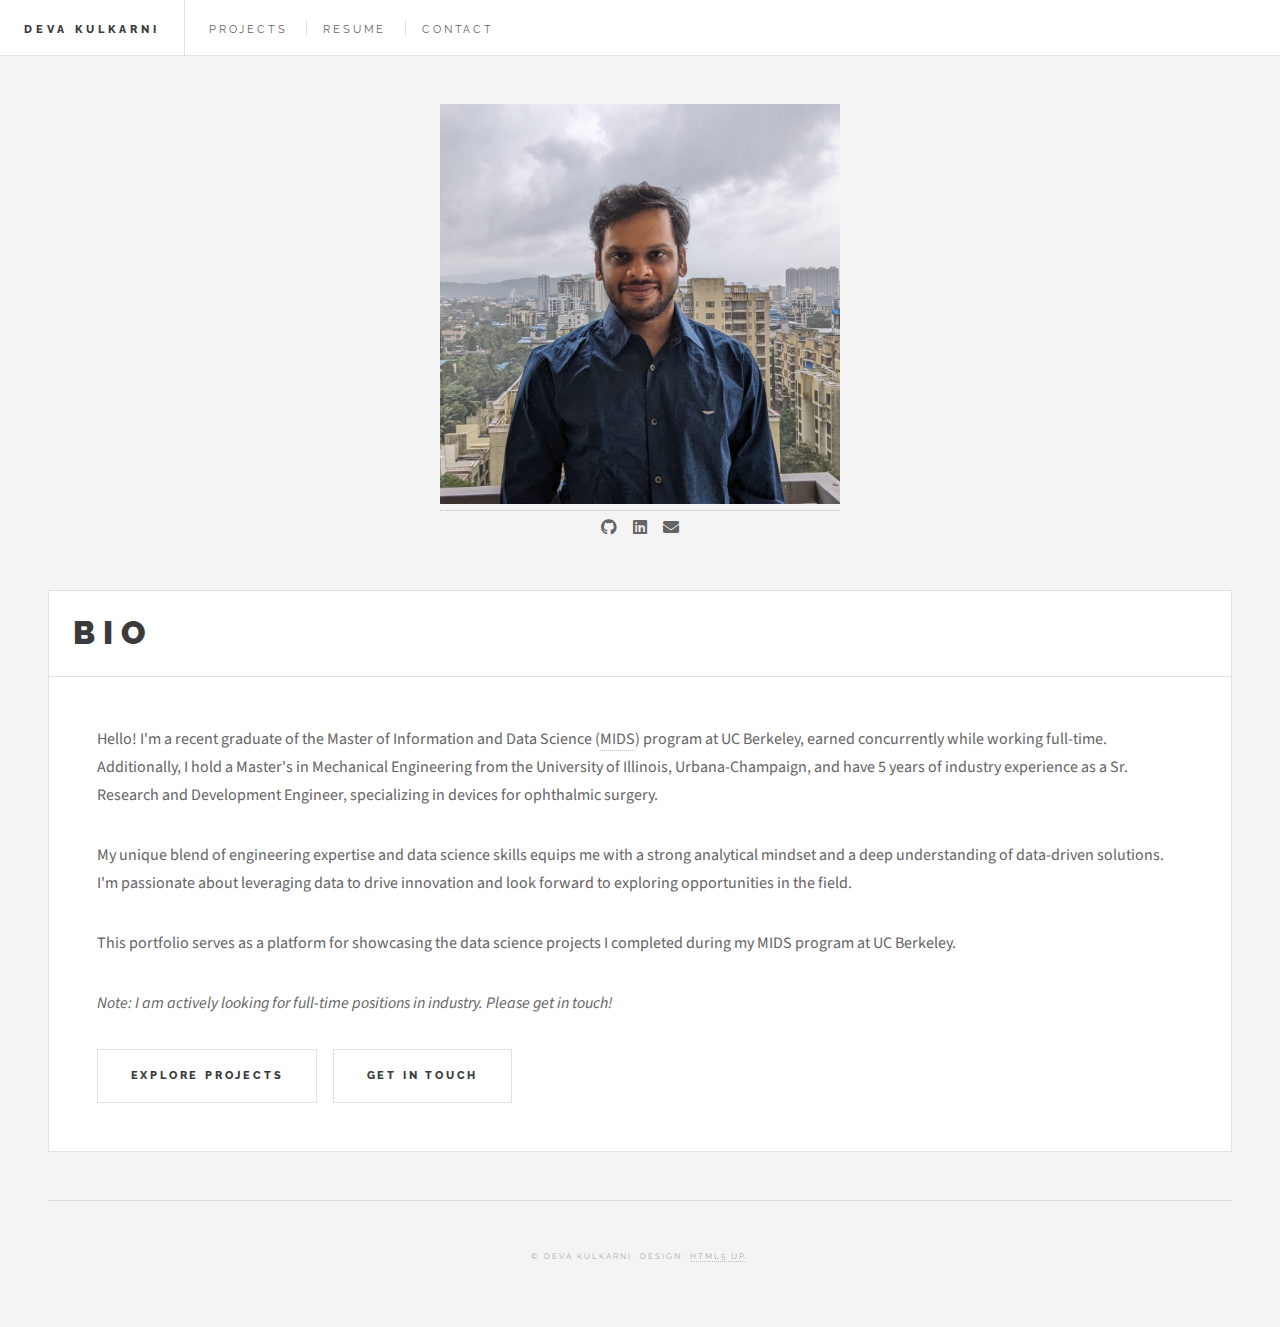
==== commit f40de832: "Many updates" ====
--- a/index.html
+++ b/index.html
@@ -10,7 +10,7 @@
 		<meta charset="utf-8" />
 		<meta name="viewport" content="width=device-width, initial-scale=1, user-scalable=no" />
 		<link rel="stylesheet" href="assets/css/main.css" />
-		<link rel="icon" type="image/x-icon" href="/images/favicon-32x32.png">
+		<link rel="icon" type="image/x-icon" href="/images/FavIcon.png">
 		<meta http-equiv='cache-control' content='no-cache'> 
 		<meta http-equiv='expires' content='0'> 
 		<meta http-equiv='pragma' content='no-cache'>
@@ -104,12 +104,19 @@
 							<section id="intro">
 								<a href="#"><img src="images/Deva.png" alt="" style="width:100%;max-width:400px"/></a>		
 								<ul class="icons" style="display: flex; justify-content: center;">
-									<li><a href="https://github.com/drkulkarni236" class="icon brands fa-github"><span class="label">Github</span></a></li>
-									<li><a href="https://www.linkedin.com/in/deva-kulkarni/" class="icon brands fa-linkedin"><span class="label">RSS</span></a></li>
-									<li><a href="mailto:drkulkarni236@berkeley.edu" class="icon solid fa-envelope"><span class="label">Email</span></a></li>
+									<li><a href="https://github.com/drkulkarni236" target="_blank" class="icon brands fa-github"><span class="label">Github</span></a></li>
+									<li><a href="https://www.linkedin.com/in/deva-kulkarni/" target="_blank" class="icon brands fa-linkedin"><span class="label">RSS</span></a></li>
+									<li>
+										<a href="#" class="icon solid fa-envelope" id="email-icon" data-email="drkulkarni236@berkeley.edu">
+										  <span class="label">Email</span>
+										  <span class="tooltip">Click to copy email ID:<br>drkulkarni236@berkeley.edu</span>
+										</a>
+									  </li>
+									  
+									  
 								</ul>
-															 
-							</section>
+															
+							</section>	
 
 						<!-- Mini Posts -->
 							<!-- <section>
@@ -211,6 +218,56 @@
 			<script src="assets/js/breakpoints.min.js"></script>
 			<script src="assets/js/util.js"></script>
 			<script src="assets/js/main.js"></script>
+			<script src="https://code.jquery.com/jquery-3.6.0.min.js"></script>
+			<script>
+				$(document).ready(function() {
+				  $(".icon.fa-envelope").hover(
+					function() {
+					  // Show the tooltip with a delay of 500 milliseconds (adjust as needed)
+					  $(this).find(".tooltip").delay(100).fadeIn(100);
+					},
+					function() {
+					  // Hide the tooltip when the mouse leaves the icon
+					  $(this).find(".tooltip").fadeOut(200);
+					}
+				  );
+				});
+			</script>
+				
+				<script>
+					document.addEventListener("DOMContentLoaded", function() {
+					  const emailIcon = document.getElementById("email-icon");
+					  const emailTooltip = emailIcon.querySelector(".tooltip");
+					
+					  emailIcon.addEventListener("click", function() {
+						// Get the email address from the data attribute
+						const emailAddress = emailIcon.getAttribute("data-email");
+					
+						// Create a temporary textarea element to copy the text
+						const textarea = document.createElement("textarea");
+						textarea.value = emailAddress;
+						document.body.appendChild(textarea);
+					
+						// Select the text in the textarea
+						textarea.select();
+						textarea.setSelectionRange(0, 99999); // For mobile devices
+					
+						// Copy the text to the clipboard
+						document.execCommand("copy");
+					
+						// Remove the temporary textarea
+						document.body.removeChild(textarea);
+					
+						// Show a tooltip to indicate the email has been copied
+						emailTooltip.textContent = "Email Copied!";
+						setTimeout(function() {
+						  emailTooltip.textContent = "Click to copy email ID";
+						}, 3000); // Reset tooltip text after 1 second
+					  });
+					});
+				</script>
+					
+
 
 	</body>
 </html>
--- a/assets/css/main.css
+++ b/assets/css/main.css
@@ -3627,39 +3627,49 @@
 
 /* Define styles for individual project entries */
 .project {
-	display: flex;
-	margin-bottom: 25px;
-	position: relative;
-	border-bottom: 1px solid #ccc;
-	padding-bottom: 25px;
-  }
-  
-  .project img {
-	width: 200px; /* Adjust the image width as needed */
-	height: auto;
-	margin-right: 20px;
-  }
-  
-  .project-details {
-	flex-grow: 1;
-  }
-  
-  /* Style project title */
-  .project-details h3 {
-	font-size: 20px;
-	margin: 0;
-  }
-  
-  /* Style project summary */
-  .project-details p {
-	margin: 10px 0;
-  }
-  
+    display: flex;
+    margin-bottom: 25px;
+    position: relative;
+    border-bottom: 1px solid #ccc;
+    padding-bottom: 25px;
+}
+
+.project-img {
+    width: 150px;
+    height: 150px; /* Set a fixed 150x150px area for the image box */
+    display: flex;
+    justify-content: center;
+    align-items: center;
+    overflow: hidden;
+    margin-right: 20px;
+}
+
+.project img {
+    width: 150px; /* Ensure the image doesn't exceed the box width */
+    max-height: 100%; /* Ensure the image doesn't exceed the box height */
+}
+
+.project-details {
+    flex-grow: 1;
+}
+
+/* Style project title */
+.project-details h3 {
+    font-size: 20px;
+    margin: 0;
+}
+
+/* Style project summary */
+.project-details p {
+    margin: 0px 0;
+}
+
+
  /* Style for the insight icon */
 .insight-icon {
 	position: absolute;
 	bottom: 15px;
-	left: 220px;
+	left: 160px;
 	font-size: 24px;
 	cursor: pointer;
 	color: #007bff ; /* Customize the icon color */
@@ -3722,3 +3732,16 @@
 }
 
 
+.tooltip {
+	display: none;
+	position: absolute;
+	background-color: #333;
+	color: #fff;
+	font-size: 14px; /* Adjust the font size as needed */
+	padding: 5px 10px;
+	border-radius: 5px;
+	white-space: nowrap;
+	transform: translate(-0%, 20px); /* Adjust the Y-offset (10px) as needed */
+  }
+  
+  
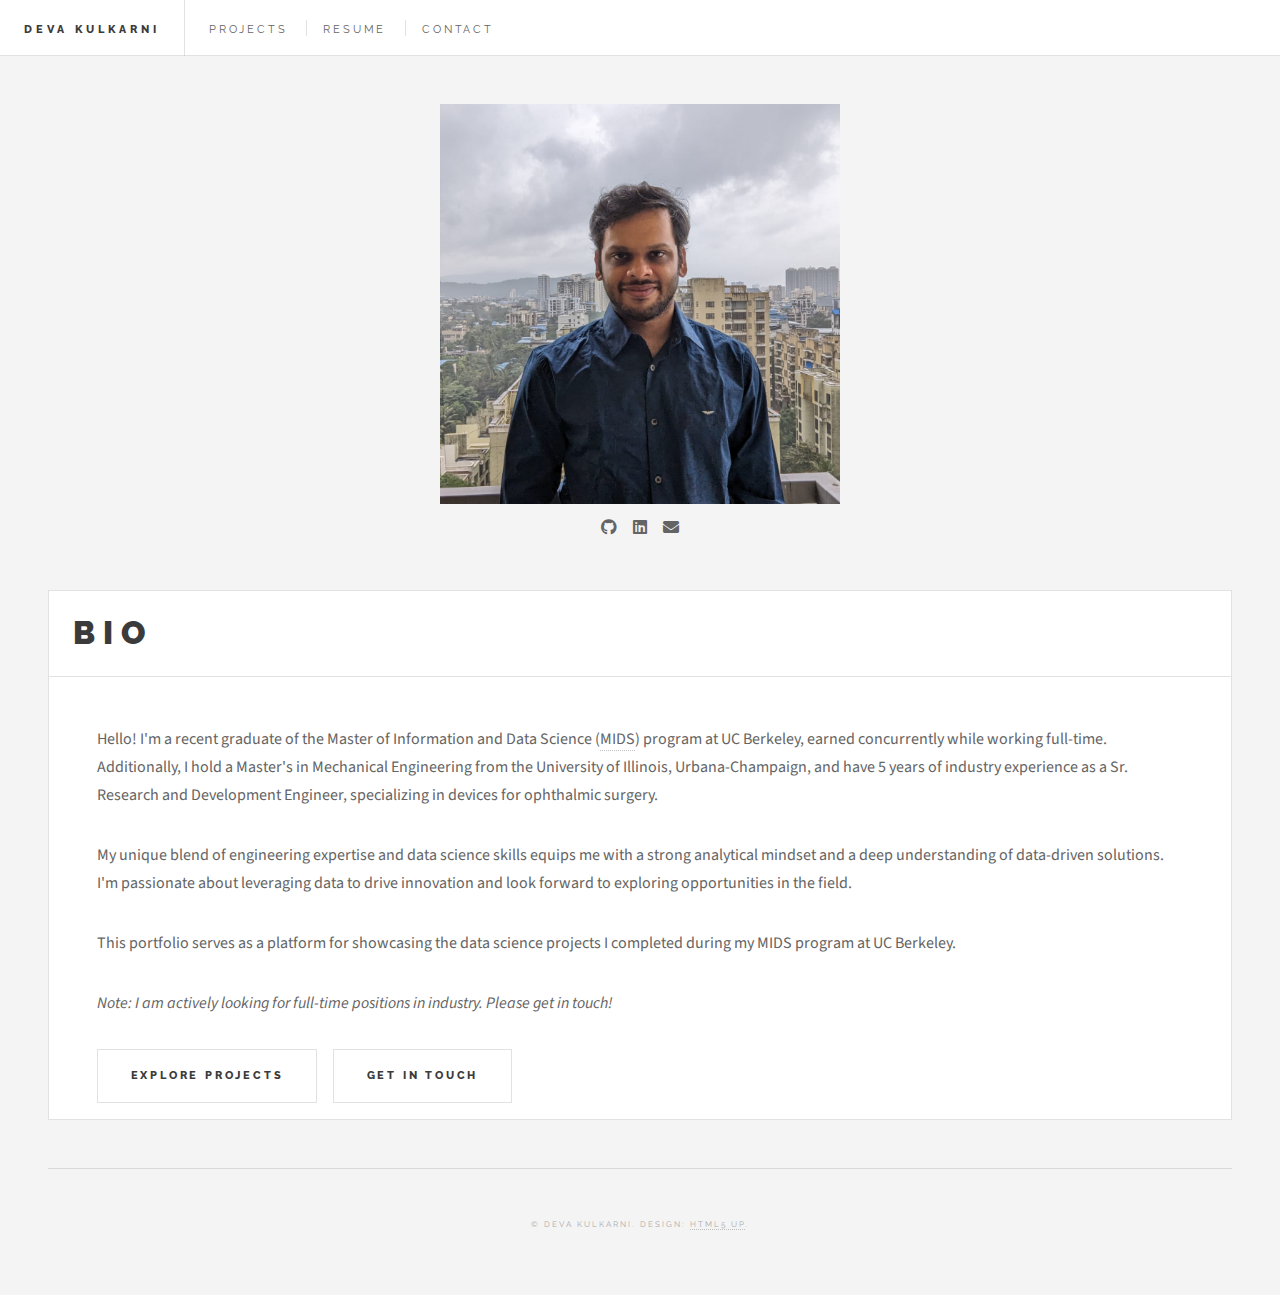
==== commit d32fa386: "capstone and nlp" ====
--- a/index.html
+++ b/index.html
@@ -10,7 +10,7 @@
 		<meta charset="utf-8" />
 		<meta name="viewport" content="width=device-width, initial-scale=1, user-scalable=no" />
 		<link rel="stylesheet" href="assets/css/main.css" />
-		<link rel="icon" type="image/x-icon" href="/images/FavIcon.png">
+		<link rel="icon" type="image/x-icon" href="/images/favicon-32x32.png">
 		<meta http-equiv='cache-control' content='no-cache'> 
 		<meta http-equiv='expires' content='0'> 
 		<meta http-equiv='pragma' content='no-cache'>
@@ -102,7 +102,7 @@
 
 						<!-- Intro -->
 							<section id="intro">
-								<a href="#"><img src="images/Deva.png" alt="" style="width:100%;max-width:400px"/></a>		
+								<img src="images/Deva.png" alt="" style="width:100%;max-width:400px"/>		
 								<ul class="icons" style="display: flex; justify-content: center;">
 									<li><a href="https://github.com/drkulkarni236" target="_blank" class="icon brands fa-github"><span class="label">Github</span></a></li>
 									<li><a href="https://www.linkedin.com/in/deva-kulkarni/" target="_blank" class="icon brands fa-linkedin"><span class="label">RSS</span></a></li>
@@ -118,89 +118,7 @@
 															
 							</section>	
 
-						<!-- Mini Posts -->
-							<!-- <section>
-								<div class="mini-posts"> -->
-
-									<!-- Mini Post -->
-										<!-- <article class="mini-post">
-											<header>
-												<h3><a href="single.html">Vitae sed condimentum</a></h3>
-												<time class="published" datetime="2015-10-20">October 20, 2015</time>
-												<a href="#" class="author"><img src="images/avatar.jpg" alt="" /></a>
-											</header>
-											<a href="single.html" class="image"><img src="images/pic04.jpg" alt="" /></a>
-										</article> -->
-
-
-								<!-- </div>
-							</section> -->
-
-						<!-- Posts List -->
-							<!-- <section>
-								<ul class="posts">
-									<li>
-										<article>
-											<header>
-												<h3><a href="single.html">Lorem ipsum fermentum ut nisl vitae</a></h3>
-												<time class="published" datetime="2015-10-20">October 20, 2015</time>
-											</header>
-											<a href="single.html" class="image"><img src="images/pic08.jpg" alt="" /></a>
-										</article>
-									</li>
-									<li>
-										<article>
-											<header>
-												<h3><a href="single.html">Convallis maximus nisl mattis nunc id lorem</a></h3>
-												<time class="published" datetime="2015-10-15">October 15, 2015</time>
-											</header>
-											<a href="single.html" class="image"><img src="images/pic09.jpg" alt="" /></a>
-										</article>
-									</li>
-									<li>
-										<article>
-											<header>
-												<h3><a href="single.html">Euismod amet placerat vivamus porttitor</a></h3>
-												<time class="published" datetime="2015-10-10">October 10, 2015</time>
-											</header>
-											<a href="single.html" class="image"><img src="images/pic10.jpg" alt="" /></a>
-										</article>
-									</li>
-									<li>
-										<article>
-											<header>
-												<h3><a href="single.html">Magna enim accumsan tortor cursus ultricies</a></h3>
-												<time class="published" datetime="2015-10-08">October 8, 2015</time>
-											</header>
-											<a href="single.html" class="image"><img src="images/pic11.jpg" alt="" /></a>
-										</article>
-									</li>
-									<li>
-										<article>
-											<header>
-												<h3><a href="single.html">Congue ullam corper lorem ipsum dolor</a></h3>
-												<time class="published" datetime="2015-10-06">October 7, 2015</time>
-											</header>
-											<a href="single.html" class="image"><img src="images/pic12.jpg" alt="" /></a>
-										</article>
-									</li>
-								</ul>
-							</section> -->
-
-						<!-- About -->
-							<!-- <section class="blurb">
-								<h1>BIO</h1>
-								<p>
-									<ul>
-										<li>I'm a recent graduate of the Master of Information and Data Science (<a href="https://ischoolonline.berkeley.edu/data-science/">MIDS</a>) program at UC Berkeley, earned while working full-time in industry.</li> 
-										<li>Additionally, I hold a Master's in Mechanical Engineering from the University of Illinois, Urbana-Champaign, and have 5 years of industry experience as a Sr. Research and Development Engineer, specializing in devices for ophthalmic surgery.</li> 
-										<li>My unique blend of engineering expertise and data science skills equips me with a strong analytical mindset and a deep understanding of data-driven solutions. I'm passionate about leveraging data to drive innovation and look forward to exploring opportunities in the field.</li>
-									</ul>
-								</p> -->
-								<!-- <ul class="actions">
-									<li><a href="#" class="button">Learn More</a></li>
-								</ul> -->
-							<!-- </section> -->
+						
 
 						<!-- Footer -->
 							<section id="footer" >
--- a/assets/css/main.css
+++ b/assets/css/main.css
@@ -2377,7 +2377,7 @@
 
 	ul {
 		list-style: disc;
-		margin: 0 0 2em 0;
+		margin: 0 0 0em 0;
 		padding-left: 1em;
 	}
 
@@ -3642,6 +3642,7 @@
     align-items: center;
     overflow: hidden;
     margin-right: 20px;
+	min-width: 150px;
 }
 
 .project img {
@@ -3656,20 +3657,34 @@
 /* Style project title */
 .project-details h3 {
     font-size: 20px;
-    margin: 0;
+    margin: 0;		
+	color: #003cff;
+	
 }
+
 
 /* Style project summary */
 .project-details p {
     margin: 0px 0;
 }
 
+  /* Style for  heading */
+  .project-section-heading {
+    font-size: 24px; /* Customize the font size */
+	padding-bottom: 0px;
+    /* Add any other styles you want */
+}
+
+
+
+
+
 
  /* Style for the insight icon */
 .insight-icon {
 	position: absolute;
-	bottom: 15px;
-	left: 160px;
+	bottom: 20px;
+	right: 10px;
 	font-size: 24px;
 	cursor: pointer;
 	color: #007bff ; /* Customize the icon color */
@@ -3686,10 +3701,10 @@
 /* Style for the insight card (initially hidden) */
 .insight-card {
     display: none;
-    position: absolute;
-    top: 30px;
-    left: 250px;
-    width: 1000px;
+    position: fixed;
+    top: 120px;
+    right: 175px;
+    width: 1150px;
     padding: 15px;
     background-color: #fff;
     box-shadow: 0 0 10px rgba(0, 0, 0, 0.2);
@@ -3707,23 +3722,25 @@
 .insight-table .insight-text {
     display: table-cell;
     vertical-align: top; /* Adjust vertical alignment as needed */
-    padding: 10px;
+    padding: 5px;
 }
 
 /* Style for the image column */
 .insight-table .insight-image {
-    width: 25%; /* Adjust the width of the image column */
+    width: 50%; /* Adjust the width of the image column */
+	height: auto;
 }
 
 /* Style for the text column */
 .insight-table .insight-text {
-    width: 75%; /* Adjust the width of the text column */
+    width: 50%; /* Adjust the width of the text column */
 }
 
 /* Style for the image in the card */
 .insight-table .insight-image img {
-    max-width: 100%;
+    width: 100%;
     height: auto;
+	object-fit: cover;
 }
 
 /* Style for the title in the card */
@@ -3742,6 +3759,4 @@
 	border-radius: 5px;
 	white-space: nowrap;
 	transform: translate(-0%, 20px); /* Adjust the Y-offset (10px) as needed */
-  }
-  
-  
+  }